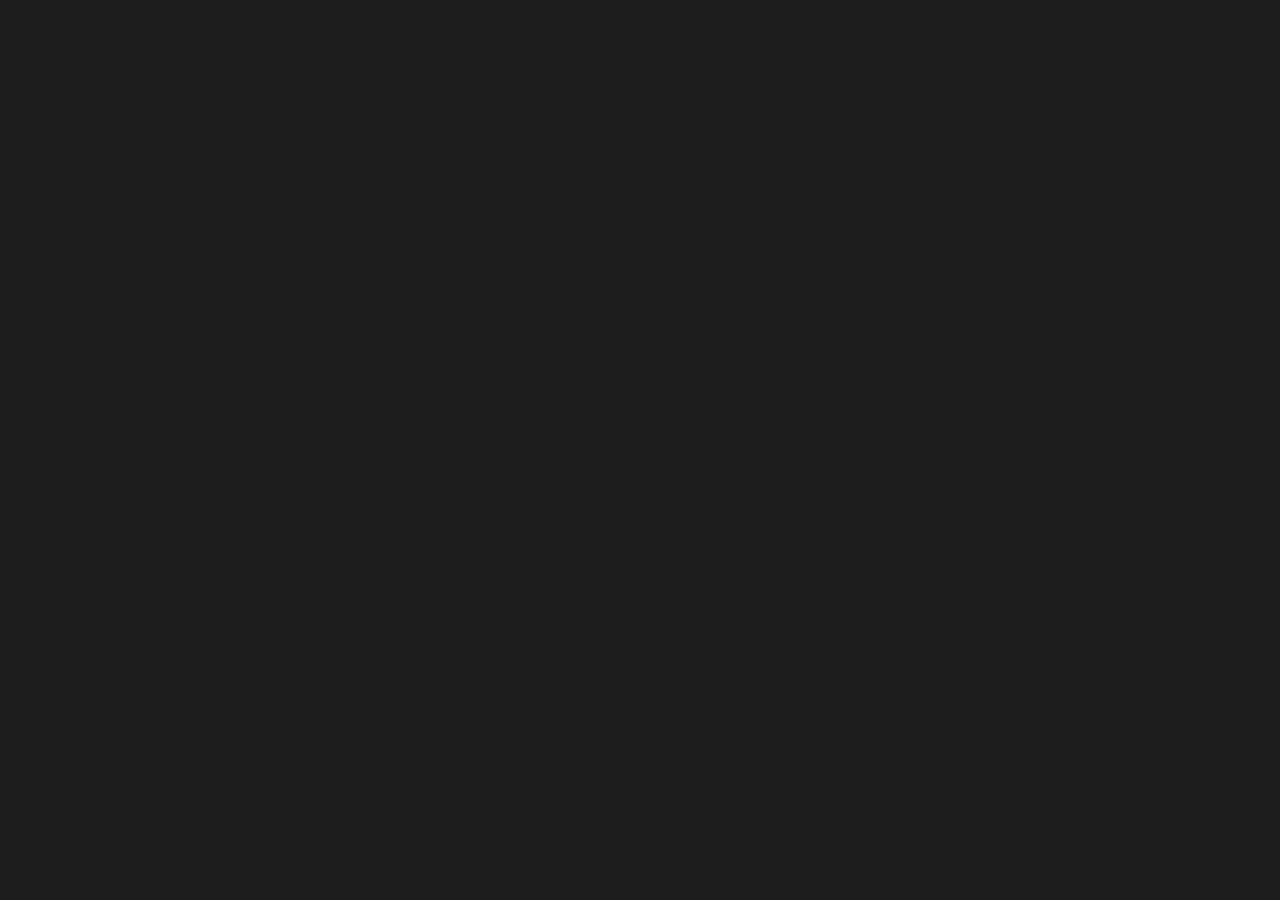
==== index2.html @ b3148fa9 "к32й3" ====
<!DOCTYPE html>
<html lang="ru">
  <head>
    <meta charset="UTF-8" />
    <meta name="viewport" content="width=device-width, initial-scale=1.0" />
    <title>Работа Курьером</title>
    <link
      href="https://fonts.googleapis.com/css2?family=Inter:wght@400;600;800&display=swap"
      rel="stylesheet"
    />
    <link rel="stylesheet" href="static/css/style2.css" />
    <!-- Yandex.Metrika counter -->
    <noscript
      ><div>
        <img
          src="https://mc.yandex.ru/watch/102335474"
          style="position: absolute; left: -9999px"
          alt=""
        /></div
    ></noscript>
    <!-- /Yandex.Metrika counter -->
  </head>
  <body>
    
  </body>
  <footer>
    
  </footer>
---- static/css/style2.css ----
/**
  Нормализация блочной модели
 */
 *,
 ::before,
 ::after {
   box-sizing: border-box;
 }
 
 /**
    Убираем внутренние отступы слева тегам списков,
    у которых есть атрибут class
   */
 :where(ul, ol):where([class]) {
   padding-left: 0;
 }
 
 /**
    Убираем внешние отступы body и двум другим тегам,
    у которых есть атрибут class
   */
 body,
 :where(blockquote, figure):where([class]) {
   margin: 0;
 }
 
 /**
    Убираем внешние отступы вертикали нужным тегам,
    у которых есть атрибут class
   */
 :where(h1, h2, h3, h4, h5, h6, p, ul, ol, dl):where([class]) {
   margin-block: 0;
 }
 
 :where(dd[class]) {
   margin-left: 0;
 }
 
 :where(fieldset[class]) {
   margin-left: 0;
   padding: 0;
   border: none;
 }
 
 /**
    Убираем стандартный маркер маркированному списку,
    у которого есть атрибут class
   */
 :where(ul[class]) {
   list-style: none;
 }
 
 :where(address[class]) {
   font-style: normal;
 }
 
 /**
    Обнуляем вертикальные внешние отступы параграфа,
    объявляем локальную переменную для внешнего отступа вниз,
    чтобы избежать взаимодействие с более сложным селектором
   */
 p {
   --paragraphMarginBottom: 24px;
 
   margin-block: 0;
 }
 
 /**
    Внешний отступ вниз для параграфа без атрибута class,
    который расположен не последним среди своих соседних элементов
   */
 p:where(:not([class]):not(:last-child)) {
   margin-bottom: var(--paragraphMarginBottom);
 }
 
 /**
    Упрощаем работу с изображениями и видео
   */
 img,
 video {
   display: block;
   max-width: 100%;
   height: auto;
 }
 
 /**
    Наследуем свойства шрифт для полей ввода
   */
 input,
 textarea,
 select,
 button {
   font: inherit;
 }
 
 html {
   /**
      Пригодится в большинстве ситуаций
      (когда, например, нужно будет "прижать" футер к низу сайта)
     */
   height: 100%;
   /**
      Убираем скачок интерфейса по горизонтали
      при появлении / исчезновении скроллбара
     */
   scrollbar-gutter: stable;
 }
 
 /**
    Плавный скролл
   */
 html,
 :has(:target) {
   scroll-behavior: smooth;
 }
 
 body {
   /**
      Пригодится в большинстве ситуаций
      (когда, например, нужно будет "прижать" футер к низу сайта)
     */
   min-height: 100%;
   /**
      Унифицированный интерлиньяж
     */
   line-height: 1.5;
 }
 
 /**
    Нормализация высоты элемента ссылки при его инспектировании в DevTools
   */
 a:where([class]) {
   display: inline-flex;
 }
 
 /**
    Курсор-рука при наведении на элемент
   */
 button,
 label {
   cursor: pointer;
 }
 
 /**
    Приводим к единому цвету svg-элементы
    (за исключением тех, у которых уже указан
    атрибут fill со значением 'none' или начинается с 'url')
   */
 :where([fill]:not([fill="none"], [fill^="url"])) {
   fill: currentColor;
 }
 
 /**
    Приводим к единому цвету svg-элементы
    (за исключением тех, у которых уже указан
    атрибут stroke со значением 'none')
   */
 :where([stroke]:not([stroke="none"], [stroke^="url"])) {
   stroke: currentColor;
 }
 
 /**
    Чиним баг задержки смены цвета при взаимодействии с svg-элементами
   */
 svg * {
   transition-property: fill, stroke;
 }
 
 /**
    Приведение рамок таблиц в классический 'collapse' вид
   */
 :where(table) {
   border-collapse: collapse;
   border-color: currentColor;
 }
 
 /**
    Удаляем все анимации и переходы для людей,
    которые предпочитают их не использовать
   */
 @media (prefers-reduced-motion: reduce) {
   *,
   ::before,
   ::after {
     animation-duration: 0.01ms !important;
     animation-iteration-count: 1 !important;
     transition-duration: 0.01ms !important;
     scroll-behavior: auto !important;
   }
 }
 h1,
 h2,
 h3,
 h4,
 h5,
 h6,
 p,
 span {
   margin: 0; /* Убираем внешние отступы */
   padding: 0; /* Убираем внутренние отступы */
 }
 
 @font-face {
   font-family: "InterSemiBold";
   src: url(../fonts/Inter_28pt-SemiBold.ttf);
 }
 @font-face {
   font-family: "InterBold";
   src: url(../fonts/Inter_28pt-Bold.ttf);
 }
 @font-face {
   font-family: "InterMedium";
   src: url(../fonts/Inter_28pt-Medium.ttf);
 }
 @font-face {
   font-family: "InterRegular";
   src: url(../fonts/Inter_28pt-Regular.ttf);
 }
 
 body {
   max-width: 100%;
   overflow-x: hidden;
   width: 100%;
   height: auto;
   background-color: #1D1D1D;
 }
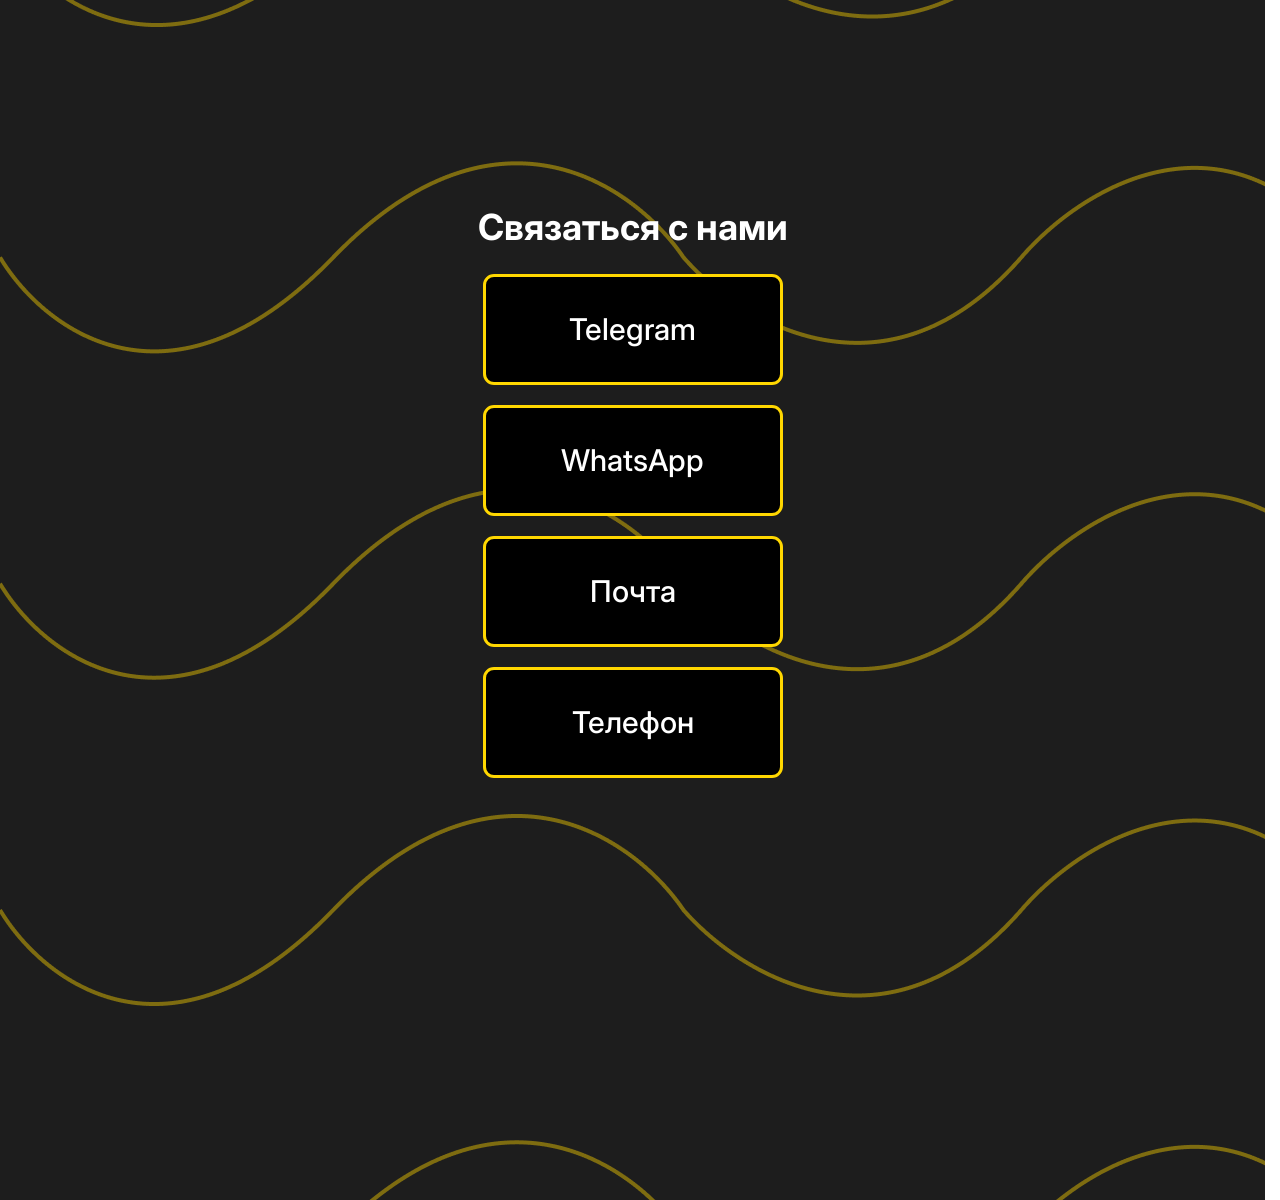
==== commit 89240d95: "243" ====
--- a/index2.html
+++ b/index2.html
@@ -21,8 +21,33 @@
     <!-- /Yandex.Metrika counter -->
   </head>
   <body>
-    
+    <div class="contacts">
+      <div class="contacts-fixed">
+        <h1>Связаться с нами</h1>
+        <div class="contacts-card">
+          <a href="https://t.me/partneryandexwork" target="_blank">
+            <button class="contacts-card-item">Telegram</button>
+          </a>
+          <a
+            href="https://wa.me/79226809950?text=Здравствуйте!%20Есть%20вопрос%20по%20сотрудничеству."
+            target="_blank"
+          >
+            <button class="contacts-card-item">WhatsApp</button>
+          </a>
+          <a
+            href="mailto:lyalyadyadya@list.ru?subject=Заказ услуги&body=Здравствуйте, хочу оформить заказ."
+          >
+            <button class="contacts-card-item">Почта</button>
+          </a>
+          <a
+            href="sms:+79226809950?body=Здравствуйте!Есть вопрос по сотрудничеству."
+            target="_blank"
+          >
+            <button class="contacts-card-item">Телефон</button>
+          </a>
+        </div>
+      </div>
+    </div>
   </body>
-  <footer>
-    
-  </footer>+  <footer></footer>
+</html>
--- a/static/css/style2.css
+++ b/static/css/style2.css
@@ -218,9 +218,51 @@
  }
  
  body {
-   max-width: 100%;
-   overflow-x: hidden;
    width: 100%;
-   height: auto;
-   background-color: #1D1D1D;
+   height: 1000px;
+   background-image: url(../img/Background5.png);
+ }
+ .contacts{
+  display: flex;
+  justify-content: center;
+  margin-top: 200px;
+ }
+ .contacts-fixed{
+  position: fixed;
+ }
+ .contacts h1{
+  color: #fff;
+  text-align: center;
+  font-size: 36px;
+  font-family: "InterBold";
+  margin-bottom: 20px;
+ }
+ .contacts-card{
+  display: flex;
+  flex-direction: column;
+  gap: 20px;
+ }
+ .contacts-card a{
+  text-decoration: none;
+ }
+ button:hover{
+  background-color: #ffd700;
+  color: #000;
+  transition: 0.3s ease;
+ }
+ .contacts-card-item{
+  width: 300px;
+  padding-inline: 20%;
+  background-color: black;
+  border: 3px #FFD700 solid;
+  border-radius: 11px;
+  display: flex;
+  justify-content: center;
+  padding-block: 30px;
+ }
+ .contacts-card-item{
+  color: #fff;
+  font-size: 30px;
+  font-family: "InterMedium";
+  margin-inline: 30px;
  }
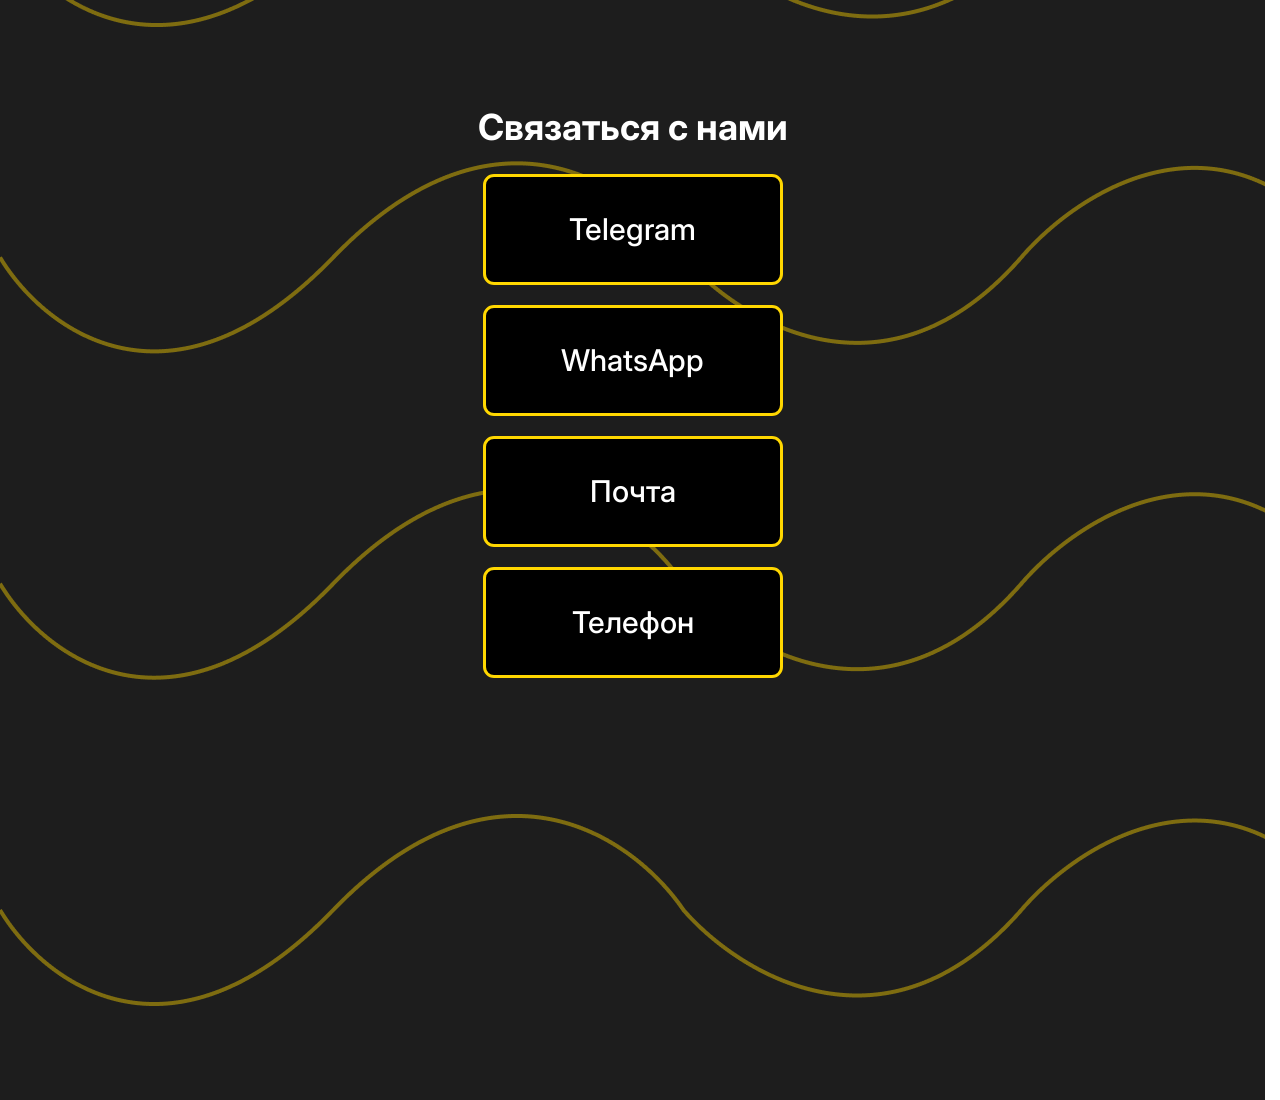
==== commit 35506fa1: "1" ====
--- a/index2.html
+++ b/index2.html
@@ -35,7 +35,7 @@
             <button class="contacts-card-item">WhatsApp</button>
           </a>
           <a
-            href="mailto:lyalyadyadya@list.ru?subject=Заказ услуги&body=Здравствуйте, хочу оформить заказ."
+            href="mailto:lyalyadyadya@list.ru?subject=Вопрос по сотрудничеству.&body=Здравствуйте!Есть вопрос по сотрудничеству."
           >
             <button class="contacts-card-item">Почта</button>
           </a>
--- a/static/css/style2.css
+++ b/static/css/style2.css
@@ -1,268 +1,268 @@
 /**
   Нормализация блочной модели
  */
- *,
- ::before,
- ::after {
-   box-sizing: border-box;
- }
- 
- /**
+*,
+::before,
+::after {
+  box-sizing: border-box;
+}
+
+/**
     Убираем внутренние отступы слева тегам списков,
     у которых есть атрибут class
    */
- :where(ul, ol):where([class]) {
-   padding-left: 0;
- }
- 
- /**
+:where(ul, ol):where([class]) {
+  padding-left: 0;
+}
+
+/**
     Убираем внешние отступы body и двум другим тегам,
     у которых есть атрибут class
    */
- body,
- :where(blockquote, figure):where([class]) {
-   margin: 0;
- }
- 
- /**
+body,
+:where(blockquote, figure):where([class]) {
+  margin: 0;
+}
+
+/**
     Убираем внешние отступы вертикали нужным тегам,
     у которых есть атрибут class
    */
- :where(h1, h2, h3, h4, h5, h6, p, ul, ol, dl):where([class]) {
-   margin-block: 0;
- }
- 
- :where(dd[class]) {
-   margin-left: 0;
- }
- 
- :where(fieldset[class]) {
-   margin-left: 0;
-   padding: 0;
-   border: none;
- }
- 
- /**
+:where(h1, h2, h3, h4, h5, h6, p, ul, ol, dl):where([class]) {
+  margin-block: 0;
+}
+
+:where(dd[class]) {
+  margin-left: 0;
+}
+
+:where(fieldset[class]) {
+  margin-left: 0;
+  padding: 0;
+  border: none;
+}
+
+/**
     Убираем стандартный маркер маркированному списку,
     у которого есть атрибут class
    */
- :where(ul[class]) {
-   list-style: none;
- }
- 
- :where(address[class]) {
-   font-style: normal;
- }
- 
- /**
+:where(ul[class]) {
+  list-style: none;
+}
+
+:where(address[class]) {
+  font-style: normal;
+}
+
+/**
     Обнуляем вертикальные внешние отступы параграфа,
     объявляем локальную переменную для внешнего отступа вниз,
     чтобы избежать взаимодействие с более сложным селектором
    */
- p {
-   --paragraphMarginBottom: 24px;
- 
-   margin-block: 0;
- }
- 
- /**
+p {
+  --paragraphMarginBottom: 24px;
+
+  margin-block: 0;
+}
+
+/**
     Внешний отступ вниз для параграфа без атрибута class,
     который расположен не последним среди своих соседних элементов
    */
- p:where(:not([class]):not(:last-child)) {
-   margin-bottom: var(--paragraphMarginBottom);
- }
- 
- /**
+p:where(:not([class]):not(:last-child)) {
+  margin-bottom: var(--paragraphMarginBottom);
+}
+
+/**
     Упрощаем работу с изображениями и видео
    */
- img,
- video {
-   display: block;
-   max-width: 100%;
-   height: auto;
- }
- 
- /**
+img,
+video {
+  display: block;
+  max-width: 100%;
+  height: auto;
+}
+
+/**
     Наследуем свойства шрифт для полей ввода
    */
- input,
- textarea,
- select,
- button {
-   font: inherit;
- }
- 
- html {
-   /**
+input,
+textarea,
+select,
+button {
+  font: inherit;
+}
+
+html {
+  /**
       Пригодится в большинстве ситуаций
       (когда, например, нужно будет "прижать" футер к низу сайта)
      */
-   height: 100%;
-   /**
+  height: 100%;
+  /**
       Убираем скачок интерфейса по горизонтали
       при появлении / исчезновении скроллбара
      */
-   scrollbar-gutter: stable;
- }
- 
- /**
+  scrollbar-gutter: stable;
+}
+
+/**
     Плавный скролл
    */
- html,
- :has(:target) {
-   scroll-behavior: smooth;
- }
- 
- body {
-   /**
+html,
+:has(:target) {
+  scroll-behavior: smooth;
+}
+
+body {
+  /**
       Пригодится в большинстве ситуаций
       (когда, например, нужно будет "прижать" футер к низу сайта)
      */
-   min-height: 100%;
-   /**
+  min-height: 100%;
+  /**
       Унифицированный интерлиньяж
      */
-   line-height: 1.5;
- }
- 
- /**
+  line-height: 1.5;
+}
+
+/**
     Нормализация высоты элемента ссылки при его инспектировании в DevTools
    */
- a:where([class]) {
-   display: inline-flex;
- }
- 
- /**
+a:where([class]) {
+  display: inline-flex;
+}
+
+/**
     Курсор-рука при наведении на элемент
    */
- button,
- label {
-   cursor: pointer;
- }
- 
- /**
+button,
+label {
+  cursor: pointer;
+}
+
+/**
     Приводим к единому цвету svg-элементы
     (за исключением тех, у которых уже указан
     атрибут fill со значением 'none' или начинается с 'url')
    */
- :where([fill]:not([fill="none"], [fill^="url"])) {
-   fill: currentColor;
- }
- 
- /**
+:where([fill]:not([fill="none"], [fill^="url"])) {
+  fill: currentColor;
+}
+
+/**
     Приводим к единому цвету svg-элементы
     (за исключением тех, у которых уже указан
     атрибут stroke со значением 'none')
    */
- :where([stroke]:not([stroke="none"], [stroke^="url"])) {
-   stroke: currentColor;
- }
- 
- /**
+:where([stroke]:not([stroke="none"], [stroke^="url"])) {
+  stroke: currentColor;
+}
+
+/**
     Чиним баг задержки смены цвета при взаимодействии с svg-элементами
    */
- svg * {
-   transition-property: fill, stroke;
- }
- 
- /**
+svg * {
+  transition-property: fill, stroke;
+}
+
+/**
     Приведение рамок таблиц в классический 'collapse' вид
    */
- :where(table) {
-   border-collapse: collapse;
-   border-color: currentColor;
- }
- 
- /**
+:where(table) {
+  border-collapse: collapse;
+  border-color: currentColor;
+}
+
+/**
     Удаляем все анимации и переходы для людей,
     которые предпочитают их не использовать
    */
- @media (prefers-reduced-motion: reduce) {
-   *,
-   ::before,
-   ::after {
-     animation-duration: 0.01ms !important;
-     animation-iteration-count: 1 !important;
-     transition-duration: 0.01ms !important;
-     scroll-behavior: auto !important;
-   }
- }
- h1,
- h2,
- h3,
- h4,
- h5,
- h6,
- p,
- span {
-   margin: 0; /* Убираем внешние отступы */
-   padding: 0; /* Убираем внутренние отступы */
- }
- 
- @font-face {
-   font-family: "InterSemiBold";
-   src: url(../fonts/Inter_28pt-SemiBold.ttf);
- }
- @font-face {
-   font-family: "InterBold";
-   src: url(../fonts/Inter_28pt-Bold.ttf);
- }
- @font-face {
-   font-family: "InterMedium";
-   src: url(../fonts/Inter_28pt-Medium.ttf);
- }
- @font-face {
-   font-family: "InterRegular";
-   src: url(../fonts/Inter_28pt-Regular.ttf);
- }
- 
- body {
-   width: 100%;
-   height: 1000px;
-   background-image: url(../img/Background5.png);
- }
- .contacts{
+@media (prefers-reduced-motion: reduce) {
+  *,
+  ::before,
+  ::after {
+    animation-duration: 0.01ms !important;
+    animation-iteration-count: 1 !important;
+    transition-duration: 0.01ms !important;
+    scroll-behavior: auto !important;
+  }
+}
+h1,
+h2,
+h3,
+h4,
+h5,
+h6,
+p,
+span {
+  margin: 0; /* Убираем внешние отступы */
+  padding: 0; /* Убираем внутренние отступы */
+}
+
+@font-face {
+  font-family: "InterSemiBold";
+  src: url(../fonts/Inter_28pt-SemiBold.ttf);
+}
+@font-face {
+  font-family: "InterBold";
+  src: url(../fonts/Inter_28pt-Bold.ttf);
+}
+@font-face {
+  font-family: "InterMedium";
+  src: url(../fonts/Inter_28pt-Medium.ttf);
+}
+@font-face {
+  font-family: "InterRegular";
+  src: url(../fonts/Inter_28pt-Regular.ttf);
+}
+
+body {
+  width: 100%;
+  height: 1000px;
+  background-image: url(../img/Background5.png);
+}
+.contacts {
   display: flex;
   justify-content: center;
-  margin-top: 200px;
- }
- .contacts-fixed{
+  margin-top: 100px;
+}
+.contacts-fixed {
   position: fixed;
- }
- .contacts h1{
+}
+.contacts h1 {
   color: #fff;
   text-align: center;
   font-size: 36px;
   font-family: "InterBold";
   margin-bottom: 20px;
- }
- .contacts-card{
+}
+.contacts-card {
   display: flex;
   flex-direction: column;
   gap: 20px;
- }
- .contacts-card a{
+}
+.contacts-card a {
   text-decoration: none;
- }
- button:hover{
+}
+button:hover {
   background-color: #ffd700;
   color: #000;
   transition: 0.3s ease;
- }
- .contacts-card-item{
+}
+.contacts-card-item {
   width: 300px;
   padding-inline: 20%;
   background-color: black;
-  border: 3px #FFD700 solid;
+  border: 3px #ffd700 solid;
   border-radius: 11px;
   display: flex;
   justify-content: center;
   padding-block: 30px;
- }
- .contacts-card-item{
+}
+.contacts-card-item {
   color: #fff;
   font-size: 30px;
   font-family: "InterMedium";
   margin-inline: 30px;
- }+}
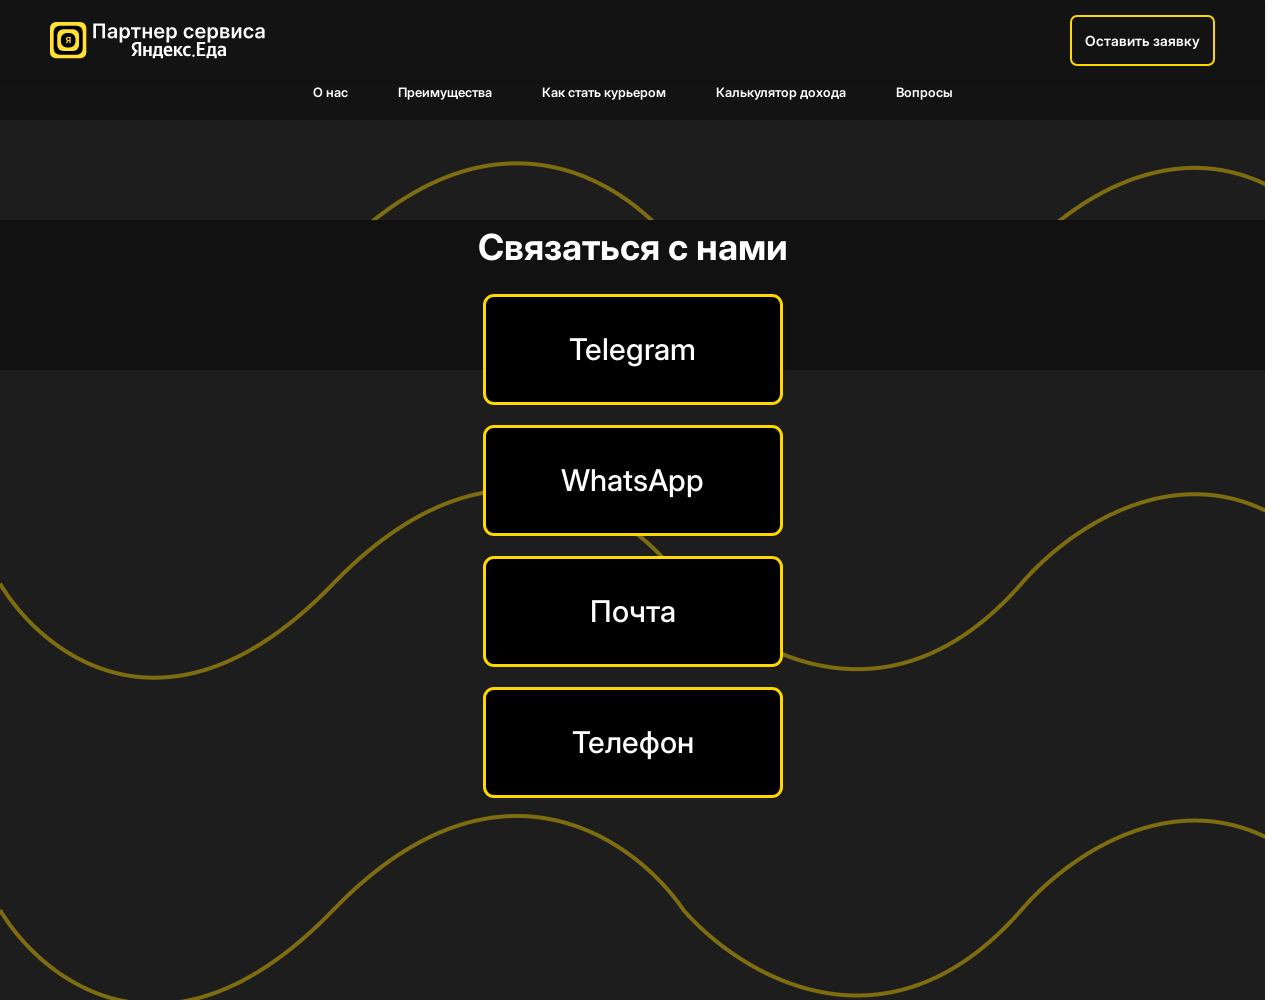
==== commit 9ee1ea4d: "234" ====
--- a/index2.html
+++ b/index2.html
@@ -8,6 +8,7 @@
       href="https://fonts.googleapis.com/css2?family=Inter:wght@400;600;800&display=swap"
       rel="stylesheet"
     />
+    <link rel="stylesheet" href="static/css/style1.css" />
     <link rel="stylesheet" href="static/css/style2.css" />
     <!-- Yandex.Metrika counter -->
     <noscript
@@ -19,8 +20,91 @@
         /></div
     ></noscript>
     <!-- /Yandex.Metrika counter -->
+
+    <link
+      rel="apple-touch-icon"
+      sizes="180x180"
+      href="static/img/Favicon/apple-touch-icon.png"
+    />
+    <link
+      rel="android-touch-icon"
+      sizes="180x180"
+      href="static/img/Favicon/android-chrome-192x192.png"
+    />
+    <link
+      rel="icon"
+      type="image/png"
+      sizes="32x32"
+      href="static/img/Favicon/favicon-32x32.png"
+    />
+    <link
+      rel="icon"
+      type="image/png"
+      sizes="16x16"
+      href="static/img/Favicon/favicon-16x16.png"
+    />
+    <link rel="manifest" href="static/img/Favicon/site.webmanifest" />
+
+
   </head>
   <body>
+    <header class="header">
+      <div class="header_logo">
+        <div class="logo">
+          <a href="index.html">
+            <img
+              src="static/img/fixLogo2.svg"
+              alt="Логотип Яндекс - Партнёр доставки"
+            />
+          </a>
+        </div>
+      </div>
+      <nav class="header_list">
+        <ul class="header_list-menu">
+          <li><a href="#">О нас</a></li>
+          <li><a href="#advantages">Преимущества</a></li>
+          <li><a href="#Courier">Как стать курьером</a></li>
+          <li><a href="#Calculated">Калькулятор дохода</a></li>
+          <li><a href="#Questions">Вопросы</a></li>
+        </ul>
+      </nav>
+      <div class="header_button">
+        <div class="header_button-item">
+          <div class="header_button-item-txt">
+            <a
+              href="https://reg.eda.yandex.ru/?advertisement_campaign=forms_for_agents&user_invite_code=fda078146c3a426ba1e28803bcdcb11e&utm_content=blank"
+              class="btn"
+              >Оставить заявку</a
+            >
+          </div>
+        </div>
+      </div>
+      <div class="hamburger-menu" id="hamburgerMenu">
+        <div class="line"></div>
+        <div class="line"></div>
+        <div class="line"></div>
+      </div>
+      <nav class="hidden-menu" id="hiddenMenu">
+        <ul>
+          <li><a href="#">О нас</a></li>
+          <li><a href="#advantages">Преимущества</a></li>
+          <li><a href="#Courier">Как стать курьером</a></li>
+          <li><a href="#Calculated">Калькулятор дохода</a></li>
+          <li><a href="#Questions">Вопросы</a></li>
+        </ul>
+      </nav>
+    </header>
+    <div class="hidden-menu-list">
+      <nav class="hidden-menu-list hidden">
+        <ul class="hidden-menu-item">
+          <li><a href="#About">О нас</a></li>
+          <li><a href="#advantages">Преимущества</a></li>
+          <li><a href="#Courier">Как стать курьером</a></li>
+          <li><a href="#Calculated">Калькулятор дохода</a></li>
+          <li><a href="#Questions">Вопросы</a></li>
+        </ul>
+      </nav>
+    </div>
     <div class="contacts">
       <div class="contacts-fixed">
         <h1>Связаться с нами</h1>
--- a/static/css/style1.css
+++ b/static/css/style1.css
@@ -0,0 +1,2554 @@
+/**
+  Нормализация блочной модели
+ */
+*,
+::before,
+::after {
+  box-sizing: border-box;
+}
+
+/**
+   Убираем внутренние отступы слева тегам списков,
+   у которых есть атрибут class
+  */
+:where(ul, ol):where([class]) {
+  padding-left: 0;
+}
+
+/**
+   Убираем внешние отступы body и двум другим тегам,
+   у которых есть атрибут class
+  */
+body,
+:where(blockquote, figure):where([class]) {
+  margin: 0;
+}
+
+/**
+   Убираем внешние отступы вертикали нужным тегам,
+   у которых есть атрибут class
+  */
+:where(h1, h2, h3, h4, h5, h6, p, ul, ol, dl):where([class]) {
+  margin-block: 0;
+}
+
+:where(dd[class]) {
+  margin-left: 0;
+}
+
+:where(fieldset[class]) {
+  margin-left: 0;
+  padding: 0;
+  border: none;
+}
+
+/**
+   Убираем стандартный маркер маркированному списку,
+   у которого есть атрибут class
+  */
+:where(ul[class]) {
+  list-style: none;
+}
+
+:where(address[class]) {
+  font-style: normal;
+}
+
+/**
+   Обнуляем вертикальные внешние отступы параграфа,
+   объявляем локальную переменную для внешнего отступа вниз,
+   чтобы избежать взаимодействие с более сложным селектором
+  */
+p {
+  --paragraphMarginBottom: 24px;
+
+  margin-block: 0;
+}
+
+/**
+   Внешний отступ вниз для параграфа без атрибута class,
+   который расположен не последним среди своих соседних элементов
+  */
+p:where(:not([class]):not(:last-child)) {
+  margin-bottom: var(--paragraphMarginBottom);
+}
+
+/**
+   Упрощаем работу с изображениями и видео
+  */
+img,
+video {
+  display: block;
+  max-width: 100%;
+  height: auto;
+}
+
+/**
+   Наследуем свойства шрифт для полей ввода
+  */
+input,
+textarea,
+select,
+button {
+  font: inherit;
+}
+
+html {
+  /**
+     Пригодится в большинстве ситуаций
+     (когда, например, нужно будет "прижать" футер к низу сайта)
+    */
+  height: 100%;
+  /**
+     Убираем скачок интерфейса по горизонтали
+     при появлении / исчезновении скроллбара
+    */
+  scrollbar-gutter: stable;
+}
+
+/**
+   Плавный скролл
+  */
+html,
+:has(:target) {
+  scroll-behavior: smooth;
+}
+
+body {
+  /**
+     Пригодится в большинстве ситуаций
+     (когда, например, нужно будет "прижать" футер к низу сайта)
+    */
+  min-height: 100%;
+  /**
+     Унифицированный интерлиньяж
+    */
+  line-height: 1.5;
+}
+
+/**
+   Нормализация высоты элемента ссылки при его инспектировании в DevTools
+  */
+a:where([class]) {
+  display: inline-flex;
+}
+
+/**
+   Курсор-рука при наведении на элемент
+  */
+button,
+label {
+  cursor: pointer;
+}
+
+/**
+   Приводим к единому цвету svg-элементы
+   (за исключением тех, у которых уже указан
+   атрибут fill со значением 'none' или начинается с 'url')
+  */
+:where([fill]:not([fill="none"], [fill^="url"])) {
+  fill: currentColor;
+}
+
+/**
+   Приводим к единому цвету svg-элементы
+   (за исключением тех, у которых уже указан
+   атрибут stroke со значением 'none')
+  */
+:where([stroke]:not([stroke="none"], [stroke^="url"])) {
+  stroke: currentColor;
+}
+
+/**
+   Чиним баг задержки смены цвета при взаимодействии с svg-элементами
+  */
+svg * {
+  transition-property: fill, stroke;
+}
+
+/**
+   Приведение рамок таблиц в классический 'collapse' вид
+  */
+:where(table) {
+  border-collapse: collapse;
+  border-color: currentColor;
+}
+
+/**
+   Удаляем все анимации и переходы для людей,
+   которые предпочитают их не использовать
+  */
+@media (prefers-reduced-motion: reduce) {
+  *,
+  ::before,
+  ::after {
+    animation-duration: 0.01ms !important;
+    animation-iteration-count: 1 !important;
+    transition-duration: 0.01ms !important;
+    scroll-behavior: auto !important;
+  }
+}
+h1,
+h2,
+h3,
+h4,
+h5,
+h6,
+p,
+span {
+  margin: 0; /* Убираем внешние отступы */
+  padding: 0; /* Убираем внутренние отступы */
+}
+
+@font-face {
+  font-family: "InterSemiBold";
+  src: url(../fonts/Inter_28pt-SemiBold.ttf);
+}
+@font-face {
+  font-family: "InterBold";
+  src: url(../fonts/Inter_28pt-Bold.ttf);
+}
+@font-face {
+  font-family: "InterMedium";
+  src: url(../fonts/Inter_28pt-Medium.ttf);
+}
+@font-face {
+  font-family: "InterRegular";
+  src: url(../fonts/Inter_28pt-Regular.ttf);
+}
+
+body {
+  max-width: 100%;
+  overflow-x: hidden;
+  width: 100%;
+  height: auto;
+}
+:target {
+  scroll-margin-top: 80px; /* Высота вашей шапки */
+}
+.anchor {
+  scroll-margin-top: 80px; /* Подстраивайте под высоту шапки */
+}
+
+header {
+  background-color: #131313;
+  position: sticky;
+  top: 0;
+  display: flex;
+  overflow-x: hidden;
+  align-items: center; /* Центрируем элементы по вертикали */
+  justify-content: space-between; /* Распределяем элементы по ширине */
+  padding: 0 210px; /* Отступы для шапки */
+  box-shadow: 0 2px 4px rgba(0, 0, 0, 0.1); /* Лёгкая тень */
+  height: 80px; /* Высота шапки */
+  width: 100%;
+  z-index: 100;
+}
+
+.logo {
+
+}
+.header_list-menu {
+  display: flex;
+  gap: 62px;
+  order: 1;
+}
+.header_list-menu a {
+  text-decoration: none;
+  color: #fff;
+  font-size: 14px;
+  font-family: "InterSemiBold";
+  padding: 10px;
+}
+
+.header_button-item {
+  height: 100%;
+  width: auto;
+  border: 2px solid #ffd700;
+  border-radius: 7px;
+  display: flex;
+  align-items: center;
+  justify-content: center;
+  background-color: transparent; /* Прозрачный фон по умолчанию */
+  transition: background-color 0.3s ease, color 0.3s ease; /* Плавная анимация фона и цвета */
+}
+
+.header_button-item-txt a {
+  text-decoration: none;
+  color: #fff; /* Белый текст по умолчанию */
+  font-size: 14px;
+  font-family: "InterSemiBold";
+  padding: 13px;
+  display: block;
+  transition: color 0.3s ease; /* Плавный переход цвета текста */
+}
+
+.header_button-item:hover {
+  background-color: #ffd700; /* Жёлтый фон при наведении */
+  transition: 0.3s ease;
+}
+
+.header_button-item:hover .header_button-item-txt a {
+  color: #000; /* Чёрный текст при наведении */
+}
+.header_button-item:hover {
+  background-color: #ffd700;
+  transition: width 0.3s ease;
+}
+.hamburger-menu {
+  display: none;
+}
+.hidden {
+  display: none;
+}
+.hidden-menu-list {
+  display: none;
+  background-color: #131313;
+  width: 100%;
+  height: 40px;
+}
+
+.header_list-menu li a::after {
+  content: "";
+  position: absolute;
+  left: 0;
+  bottom: 0;
+  width: 0;
+  height: 2px; /* Толщина подчеркивания */
+  background-color: #ffd700; /* Цвет подчеркивания */
+  transition: width 0.3s ease; /* Плавное появление подчеркивания */
+}
+
+.header_list-menu li a:hover {
+  color: #ffd700; /* Меняем цвет текста при наведении */
+  transition: 0.3s ease;
+}
+
+.header_list-menu li a:hover::after {
+  width: 100%; /* Подчеркивание появляется на всю ширину текста */
+}
+
+@media (max-width: 1560px) {
+  header {
+    padding: 0 50px;
+  }
+  .header_list-menu {
+    display: none;
+  }
+  .hidden-menu-list {
+    display: block;
+  }
+  .hidden-menu-item {
+    display: flex;
+    justify-content: center;
+    gap: 50px;
+  }
+  .hidden-menu-list a {
+    text-decoration: none;
+    color: #fff;
+    font-size: 13px;
+    font-family: "InterSemiBold";
+  }
+}
+@media (max-width: 768px) {
+  .hidden-menu-list {
+    display: none;
+  }
+  .hamburger-menu {
+    display: block;
+    width: 30px;
+  }
+
+  .logo {
+    height: 90%;
+    width: 90%;
+  }
+}
+@media (max-width: 480px) {
+  .header_button {
+    display: none;
+  }
+  .logo {
+    height: 80%;
+    width: 80%;
+  }
+  header {
+    padding: 0 30px;
+  }
+}
+
+.hamburger-menu {
+  display: none;
+  flex-direction: column;
+  gap: 5px;
+  cursor: pointer;
+  position: absolute;
+  top: 50%;
+  right: 30px;
+  transform: translateY(-50%);
+  z-index: 1000;
+}
+
+.hamburger-menu div {
+  width: 25px;
+  height: 3px;
+  background-color: #fff;
+}
+
+.hidden-menu {
+  display: none; /* Начальное скрытое состояние */
+  position: fixed; /* Фиксированное положение */
+  top: 0;
+  right: 0;
+  background-color: #131313;
+  width: 100%;
+  height: 100%; /* Занимает весь экран */
+  z-index: 999; /* Высокий z-index */
+  padding-top: 50px; /* Отступ для меню */
+}
+
+.hidden-menu.visible {
+  display: block;
+  opacity: 1;
+  transform: translateY(0);
+}
+
+.hidden-menu.visible li {
+  border: 2px solid #000000;
+  padding: 10px;
+}
+.hidden-menu.visible li a {
+  display: block;
+}
+
+.hidden-menu ul {
+  list-style: none;
+  margin: 0;
+  padding: 10px;
+  text-align: center;
+}
+
+.hidden-menu li {
+  margin-bottom: 10px;
+}
+
+.hidden-menu a {
+  text-decoration: none;
+  color: #fff;
+  font-size: 16px;
+  font-family: "InterSemiBold";
+}
+
+.hamburger-menu .line {
+  width: 25px;
+  height: 3px;
+  background-color: #fff;
+  transition: transform 0.3s ease, opacity 0.3s ease;
+}
+
+.hamburger-menu.active .line:nth-child(1) {
+  transform: translateY(8px) rotate(45deg); /* Верхняя линия превращается в верхнюю часть стрелки */
+}
+
+.hamburger-menu.active .line:nth-child(2) {
+  opacity: 0; /* Средняя линия исчезает */
+}
+
+.hamburger-menu.active .line:nth-child(3) {
+  transform: translateY(-8px) rotate(-45deg); /* Нижняя линия превращается в нижнюю часть стрелки */
+}
+
+.hamburger-menu.active:hover .line {
+  transform: none; /* Отключаем увеличение при активном состоянии */
+}
+
+@media (max-width: 480px) {
+  .header_list-menu {
+    display: none;
+  }
+  .hamburger-menu {
+    display: flex;
+  }
+}
+
+.block_1-video {
+  position: relative;
+  z-index: 1;
+  max-height: 1080px;
+}
+
+.block_1-overlay {
+  position: absolute;
+  top: 0;
+  left: 0;
+  width: 100%;
+  height: 100%;
+  display: flex;
+  justify-content: center;
+  align-items: center;
+  flex-direction: column;
+  z-index: 2;
+  color: #c0c0c0;
+  text-align: center;
+}
+
+.block_1-info {
+  max-width: 50%;
+  white-space: normal;
+  opacity: 0;
+  transform: translateY(-100px);
+  transition: opacity 1.5s ease, transform 1s ease;
+}
+.block_1-info.visible {
+  opacity: 1;
+  transform: translateY(0);
+}
+
+.block_1-txt h1 {
+  font-family: "InterBold";
+  font-size: clamp(2rem, 5vw, 5rem);
+  margin-bottom: clamp(1rem, 2vw, 2rem);
+}
+
+.block_1-txt .break-word {
+  display: inline-block; /* Делаем это слово блоком для переноса */
+  word-wrap: break-wor; /* Разрешаем перенос на новой строке */
+}
+.block_1-txt p {
+  font-family: "InterRegular";
+  font-size: clamp(1rem, 2vw, 1.5rem);
+  margin-top: -0.5rem;
+}
+
+.block_1-button {
+  margin-top: clamp(1rem, 2vw, 3rem);
+  display: flex;
+  justify-content: center;
+}
+
+.block_1_button-item {
+  display: flex;
+}
+
+.block_1_button-item a {
+  border: none;
+  border-radius: 24px;
+  background-color: #ffd700;
+  height: auto;
+  display: flex;
+  justify-content: center;
+  align-items: center;
+  padding: 25px 20px; /* Постоянные внутренние отступы */
+  font-family: "InterMedium";
+  font-size: clamp(1.2rem, 2.5vw, 1.5rem);
+  color: #000;
+  text-decoration: none;
+  box-sizing: border-box;
+  transition-duration: 3ms;
+}
+.block_1_button-item a:hover {
+  background-color: #ffe13a;
+  transition: 0.3s ease;
+}
+video {
+  width: 100vw;
+  height: auto;
+}
+.shorts {
+  display: none;
+}
+.block_1-video img {
+  display: none;
+}
+
+/* Адаптация для узких экранов */
+@media (max-width: 768px) {
+  .block_1-info {
+    max-width: 95%;
+  }
+
+  .block_1-txt h1 {
+    font-size: clamp(2.6rem, 4vw, 3rem);
+  }
+
+  .block_1-txt p {
+    font-size: clamp(1.1rem, 2vw, 1.25rem);
+  }
+
+  .block_1_button-item a {
+    width: clamp(200px, 30vw, 200px);
+    height: auto;
+    padding: 15px 50px; /* Сохраняем отступы для маленьких экранов */
+  }
+}
+
+@media (max-width: 480px) {
+  .block_1-info {
+    padding: 0 1rem;
+  }
+
+  .block_1-txt h1 {
+    font-size: clamp(2.6rem, 6vw, 4rem);
+  }
+
+  .block_1-video video {
+    display: none;
+  }
+  .block_1-video img {
+    max-height: 540px;
+    display: block;
+    width: 100%;
+  }
+}
+
+/* Для экранов с шириной меньше 430px, чтобы не терять отступы */
+@media (max-width: 430px) {
+}
+
+.block_2 {
+  background-image: url(../img/2block.png);
+  width: 100%;
+  padding: min(max(36px, calc(36px + 28 * (100vw - 375px) / 1065)), 64px)
+    min(max(16px, calc(16px + 162 * (100vw - 375px) / 1065)), 178px)
+    min(max(36px, calc(36px + 64 * (100vw - 375px) / 1065)), 100px);
+}
+
+.block_2-content {
+  border: 4px solid #ffd700;
+  border-radius: 21px;
+  display: flex;
+  flex-direction: column;
+  padding: 0 50px 50px 50px;
+}
+
+.block_2-content-txt {
+  display: inline-block;
+  font-family: "InterBold";
+  text-align: center;
+  color: #f3ce13;
+  font-size: clamp(1.5rem, 4vw, 2.2rem); /* Плавный размер текста */
+  margin: 10px 0;
+}
+
+.block_2-content-card {
+  display: grid;
+  grid-template-columns: repeat(3, 1fr);
+  gap: 20px;
+  opacity: 0;
+  transform: translateY(-100px);
+  transition: opacity 1.5s ease, transform 0.5s ease;
+}
+
+.block_2-content-card.visible {
+  opacity: 1;
+  transform: translateY(0);
+}
+
+.block_2-content-card-item {
+  display: grid;
+  grid-template-rows: 267px auto; /* Позволяет контролировать высоту строк */
+  background-color: #282828;
+  max-width: 450px;
+  min-height: 320px; /* Минимальная высота карточки */
+  border-radius: 21px;
+  gap: 10px;
+  padding: 15px 18px;
+  justify-self: center;
+  max-height: 600px; /* Ограничение на высоту */
+  width: 100%; /* Занимает всю доступную ширину */
+}
+
+.block_2-content-card-img {
+  grid-area: 1 / 1;
+  justify-self: center;
+  display: block;
+  width: 100%;
+  height: auto;
+  max-height: 269px; /* Ограничение высоты изображения */
+}
+
+.block_2-content-card-lead-txt {
+  grid-area: 1 / 1;
+  color: #fff;
+  font-family: "InterBold";
+  font-size: clamp(1.5rem, 4vw, 1.75rem);
+  justify-self: center;
+  align-self: end;
+  width: auto;
+  margin-bottom: 10px;
+  text-align: center;
+}
+.block_2-content-card-lead-txt h3::after {
+  content: "";
+  display: block;
+  width: 100%; /* Ширина линии - можно настроить */
+  height: 3px;
+  background-color: #ffd700;
+  margin: 5px auto 10px; /* Отступы сверху и снизу линии */
+  border-radius: 1.5px; /* Круглые края линии */
+}
+
+.block_2-content-card-txt {
+  text-align: start;
+  font-family: "InterMedium";
+  font-size: clamp(1rem, 3vw, 1.25rem); /* Плавный размер текста */
+  width: 100%;
+  color: #9a9a9a;
+  margin-top: 10px;
+}
+.block_2-content-card-hint {
+  display: none;
+}
+
+@media (max-width: 1600px) {
+  .block_2-content-card {
+    grid-template-columns: 1fr 1fr;
+  }
+}
+
+@media (max-width: 1200px) {
+  .block_2-content-card-lead-txt {
+    font-size: clamp(1.4rem, 3.5vw, 1.75rem);
+  }
+  .block_2-content-card-txt {
+    font-size: clamp(1rem, 3vw, 1.25rem);
+  }
+  .block_2-content {
+    padding: 0 25px 25px 25px;
+  }
+  .block_2-content {
+    border: none;
+    padding: 0;
+  }
+  .block_2-content-txt {
+    margin: 0 0 25px;
+  }
+  .block_2-content-card {
+    display: flex; /* Упорядочиваем карточки в строку */
+    overflow-x: auto; /* Добавляем горизонтальную прокрутку */
+    gap: 20px; /* Расстояние между карточками */
+    scroll-snap-type: x mandatory; /* Привязка карточек при прокрутке */
+    padding-bottom: 15px; /* Отступ снизу для прокрутки */
+    position: relative; /* Для отображения подсказки */
+  }
+  .block_2-content-card::-webkit-scrollbar {
+    display: none; /* Убираем скроллбар для эстетики */
+  }
+
+  .block_2-content-card-item {
+    flex: 0 0 auto; /* Запрещаем растяжение карточек */
+    scroll-snap-align: start; /* Привязка карточки к началу экрана */
+    max-width: 450px; /* Сохраняем максимальную ширину */
+    min-height: 320px; /* Сохраняем минимальную высоту */
+    max-height: 600px; /* Сохраняем максимальную высоту */
+    width: 100%; /* Сохраняем ширину карточек */
+  }
+
+  /* Текстовая подсказка */
+  .block_2-content-card-hint {
+    position: absolute;
+    top: -30px; /* Размещаем над слайдером */
+    right: 15px; /* Отступ от края */
+    font-family: "InterMedium";
+    font-size: 0.9rem;
+    color: #ffd700;
+    text-align: right;
+    white-space: nowrap; /* Запрещаем перенос текста */
+    display: block;
+  }
+}
+
+@media (max-width: 1000px) {
+  .block_2-content-card-lead-txt {
+    font-size: clamp(1.3rem, 3.2vw, 1.5rem);
+  }
+  .block_2-content-card-txt {
+    font-size: clamp(0.9rem, 3vw, 1.2rem);
+  }
+}
+
+@media (max-width: 768px) {
+  .block_2-content-card {
+    grid-template-columns: 1fr;
+    gap: 15px;
+  }
+
+  .block_2-content-txt {
+    font-size: clamp(1.8rem, 4vw, 1.8rem);
+  }
+}
+
+@media (max-width: 480px) {
+  .block_2-content {
+    padding: 15px;
+  }
+  .block_2-content-txt {
+    line-height: 50px;
+    font-size: 25px;
+  }
+  .block_2-content-card-item {
+    max-width: 100%;
+    padding: 15px;
+    max-height: 500px; /* Уменьшаем максимальную высоту карточки на маленьких экранах */
+    display: block;
+  }
+  .block_2-content-card-img {
+    max-height: 200px; /* Уменьшаем изображение на маленьких экранах */
+  }
+  .block_2-content-card-lead-txt {
+    font-size: clamp(1.1rem, 4vw, 1.5rem);
+  }
+  .block_2-content-card-txt {
+    font-size: clamp(0.9rem, 3vw, 1rem);
+  }
+  .help_info-start {
+    padding: 25px 24px;
+  }
+  .help_info-support {
+    padding: 25px 24px;
+  }
+}
+
+.slider-hint {
+  display: none;
+}
+
+@media (max-width: 1200px) {
+  .slider-hint {
+    position: absolute;
+    bottom: 10px;
+    left: 50%;
+    transform: translateX(-50%);
+    background: #f3ce13;
+    color: #000;
+    padding: 5px 10px;
+    border-radius: 5px;
+    font-size: 14px;
+    transition: opacity 0.5s;
+    font-family: "InterBold";
+    display: block;
+  }
+
+  /* Подсказка исчезает при наведении */
+  .block_2-content-card:hover .slider-hint {
+    opacity: 0;
+  }
+}
+
+.block_3-lead-txt {
+  grid-area: a;
+  justify-self: center;
+  font-family: "InterBold";
+  font-size: min(max(40px, calc(40px + 25 * (375px - 100vw) / 1065)), 75px);
+  color: #fff;
+  white-space: nowrap;
+}
+.block_3-lead-inf {
+  grid-area: b;
+  justify-self: center;
+  align-self: center;
+  font-family: "InterMedium";
+  font-size: 16px;
+  color: #000;
+  background-color: #ffd700;
+  border-radius: 71px;
+  padding: 5px 50px;
+}
+.block_3-hierarchy {
+  grid-area: c;
+  justify-self: center;
+  width: 100%;
+}
+.steps-container {
+  max-width: 100%; /* Контейнер растягивается по ширине */
+  margin: 35px auto; /* Центрирование по горизонтали */
+  padding: 0;
+  grid-area: c;
+  justify-self: center;
+  align-self: start;
+  width: 100%;
+}
+
+.steps-container-block {
+  display: flex;
+  flex-direction: column;
+  align-items: center; /* Центрирование элементов по горизонтали */
+  justify-content: center; /* Центрирование элементов по вертикали */
+}
+
+.step {
+  display: flex; /* Flexbox для выравнивания */
+  align-items: center; /* Вертикальное выравнивание содержимого */
+  justify-content: center; /* Горизонтальное выравнивание содержимого */
+  margin-bottom: 20px; /* Расстояние между шагами */
+  background: rgba(0, 0, 0, 0.6); /* Полупрозрачный черный фон */
+  border-radius: 50px; /* Закругленные края */
+  padding: 20px 30px; /* Внутренние отступы */
+  position: relative;
+  overflow: hidden;
+  text-align: center; /* Центрирование текста по всему блоку */
+  max-width: 1200px; /* Максимальная ширина блока */
+  width: 100%; /* Растягиваем блок на всю ширину контейнера */
+}
+
+#one {
+  max-width: 1200px; /* Максимальная ширина блока */
+  width: 100%; /* Растягиваем блок на всю ширину контейнера */
+  opacity: 0;
+  transform: translateY(-50px);
+  transition: opacity 0.6s ease, transform 0.6s ease;
+}
+#one.visible {
+  opacity: 1;
+  transform: translateY(0);
+}
+#two {
+  max-width: 1050px; /* Максимальная ширина блока */
+  width: 100%; /* Растягиваем блок на всю ширину контейнера */
+  opacity: 0;
+  transform: translateY(-50px);
+  transition: opacity 0.6s ease, transform 0.6s ease;
+}
+#two.visible {
+  opacity: 1;
+  transform: translateY(0);
+}
+#three {
+  max-width: 900px; /* Максимальная ширина блока */
+  width: 100%; /* Растягиваем блок на всю ширину контейнера */
+  opacity: 0;
+  transform: translateY(-50px);
+  transition: opacity 0.6s ease, transform 0.6s ease;
+}
+#three.visible {
+  opacity: 1;
+  transform: translateY(0);
+}
+#four {
+  max-width: 750px; /* Максимальная ширина блока */
+  width: 100%; /* Растягиваем блок на всю ширину контейнера */
+  opacity: 0;
+  transform: translateY(-50px);
+  transition: opacity 0.6s ease, transform 0.6s ease;
+}
+#four.visible {
+  opacity: 1;
+  transform: translateY(0);
+}
+
+.step-number {
+  display: flex;
+  justify-content: center;
+  align-items: center;
+  width: 70px; /* Размер круга с номером */
+  height: 70px;
+  color: #000;
+  font-weight: bold;
+  font-size: 24px; /* Размер шрифта номера */
+  margin-right: 30px; /* Отступ номера от текста */
+  z-index: 2;
+  position: absolute; /* Фиксируем положение номера */
+  left: 20px; /* Слева от текста */
+  font-family: "InterRegular";
+}
+
+.step-text {
+  color: #fff; /* Белый цвет текста */
+  font-size: 20px; /* Размер текста */
+  font-family: "InterMedium", Arial, sans-serif; /* Шрифт текста */
+  text-align: center; /* Центрирование текста */
+  z-index: 2;
+  width: 100%; /* Занимает всю ширину для полного выравнивания */
+  padding-left: 25px;
+}
+
+.step-content {
+  color: #fff;
+  font-size: 22px; /* Увеличиваем размер текста */
+  z-index: 2;
+}
+
+.step::before {
+  content: "";
+  position: absolute;
+  top: 0;
+  left: 0;
+  width: 100px; /* Увеличиваем ширину желтой полоски */
+  height: 100%;
+  background: #ffd600; /* Желтая полоса */
+  z-index: 1;
+  /*clip-path: polygon(0 0, 10% 20%, 80% 100%, 0% 100%);*/
+}
+
+.block_3-button {
+  grid-area: d;
+  font-family: "InterMedium";
+  font-size: 25px;
+  border-radius: 30px;
+  border: 5px solid #ffd700;
+  background: rgba(0, 0, 0, 0.7);
+  padding: 5px;
+  text-align: center;
+  align-self: start;
+  transition-duration: 3ms;
+  opacity: 0;
+  transform: translateY(-50px);
+  transition: opacity 0.6s ease, transform 0.6s ease;
+}
+.block_3-button.visible {
+  opacity: 1;
+  transform: translateY(0);
+}
+
+.block_3_button-item-txt a {
+  display: block;
+  padding: 10px;
+  color: #ffffff;
+  transition-duration: 3ms;
+}
+.block_3-button:hover {
+  background-color: #ffd600;
+  transition: 0.3s ease;
+}
+.block_3_button-item-txt a:hover {
+  color: #000;
+  transition: 0.3s ease;
+}
+.block_3 {
+  display: grid;
+  padding: min(max(36px, calc(36px + 28 * (100vw - 375px) / 1065)), 64px)
+    min(max(16px, calc(16px + 162 * (100vw - 375px) / 1065)), 178px)
+    min(max(36px, calc(36px + 64 * (100vw - 375px) / 1065)), 100px);
+  background-image: url(../img/background3.png);
+  width: 100%;
+  place-items: center;
+  grid-template-rows: 200px 450px 250px;
+  grid-template-areas:
+    "a a a a a a a a"
+    "c c c c c c c c"
+    "d d d d d d d d";
+  width: 100vw;
+}
+
+@media (max-width: 1600px) {
+  .block_3-lead-txt {
+    font-size: 28px;
+  }
+  .block_3-lead-inf {
+    font-size: 16px;
+  }
+  .step-text {
+    font-size: 18px;
+  }
+  #two {
+    max-width: 1200px; /* Максимальная ширина блока */
+    width: 100%; /* Растягиваем блок на всю ширину контейнера */
+  }
+  #three {
+    max-width: 1200px; /* Максимальная ширина блока */
+    width: 100%; /* Растягиваем блок на всю ширину контейнера */
+  }
+  #four {
+    max-width: 1200px; /* Максимальная ширина блока */
+    width: 100%; /* Растягиваем блок на всю ширину контейнера */
+  }
+  .block_3-button {
+    font-size: 20px;
+  }
+}
+@media (max-width: 1200px) {
+  .block_3-lead-inf {
+    display: none;
+  }
+  .block_3 {
+    grid-template-areas:
+      "a a a a a a a a"
+      "c c c c c c c c"
+      "d d d d d d d d";
+    grid-template-rows: 150px 400px 250px;
+    padding: min(max(36px, calc(36px + 28 * (100vw - 375px) / 1065)), 64px)
+      min(max(16px, calc(16px + 162 * (100vw - 375px) / 1065)), 178px)
+      min(max(36px, calc(36px + 64 * (100vw - 375px) / 1065)), 100px);
+  }
+  .block_3-lead-txt {
+    justify-self: center;
+  }
+}
+@media (max-width: 1000px) {
+  .step-text {
+    font-size: 16px;
+  }
+  .block_3-button {
+    font-size: 20px;
+  }
+  .block_3 {
+    padding: min(max(36px, calc(36px + 28 * (100vw - 375px) / 1065)), 64px)
+      min(max(16px, calc(16px + 162 * (100vw - 375px) / 1065)), 178px)
+      min(max(36px, calc(36px + 64 * (100vw - 375px) / 1065)), 100px);
+    grid-template-rows: 100px 400px 150px;
+  }
+}
+@media (max-width: 768px) {
+  .block_3 {
+    padding: min(max(36px, calc(36px + 28 * (100vw - 375px) / 1065)), 64px)
+      min(max(16px, calc(16px + 162 * (100vw - 375px) / 1065)), 178px)
+      min(max(36px, calc(36px + 64 * (100vw - 375px) / 1065)), 100px);
+    grid-template-rows: 100px 350px 200px;
+  }
+  .steps-container {
+    margin: 10px auto;
+  }
+}
+@media (max-width: 600px) {
+  .step-text {
+    font-size: 16px;
+  }
+  .block_3 {
+    padding: min(max(36px, calc(36px + 28 * (100vw - 375px) / 1065)), 64px)
+      min(max(16px, calc(16px + 162 * (100vw - 375px) / 1065)), 178px)
+      min(max(36px, calc(36px + 64 * (100vw - 375px) / 1065)), 100px);
+  }
+  .step::before {
+    content: "";
+    position: absolute;
+    top: 0;
+    left: 0;
+    width: 70px; /* Увеличиваем ширину желтой полоски */
+    height: 100%;
+    background: #ffd600; /* Желтая полоса */
+    z-index: 1;
+    /*clip-path: polygon(0 0, 10% 20%, 80% 100%, 0% 100%);*/
+  }
+  .step-number {
+    display: flex;
+    justify-content: start;
+    align-items: center;
+    width: 70px; /* Размер круга с номером */
+    height: 70px;
+    color: #000;
+    font-weight: bold;
+    font-size: 24px; /* Размер шрифта номера */
+    margin-right: 30px; /* Отступ номера от текста */
+    z-index: 2;
+    position: absolute; /* Фиксируем положение номера */
+    left: 20px; /* Слева от текста */
+  }
+}
+@media (max-width: 480px) {
+  .block_3-lead-txt {
+    font-size: 24px;
+    white-space: wrap;
+    text-align: center;
+  }
+  .step::before {
+    content: "";
+    position: absolute;
+    top: 0;
+    left: 0;
+    width: 50px; /* Увеличиваем ширину желтой полоски */
+    height: 100%;
+    background: #ffd600; /* Желтая полоса */
+    z-index: 1;
+    /*clip-path: polygon(0 0, 10% 20%, 80% 100%, 0% 100%);*/
+  }
+}
+@media (max-width: 387px) {
+  .block_3-lead-txt {
+    font-size: 22px;
+    margin-bottom: 20px;
+  }
+  .block_3-button {
+    align-self: center;
+  }
+}
+.block_4 {
+  width: 100vw;
+  padding: min(max(36px, calc(36px + 28 * (100vw - 375px) / 1065)), 64px)
+    min(max(16px, calc(16px + 162 * (100vw - 375px) / 1065)), 178px)
+    min(max(36px, calc(36px + 64 * (100vw - 375px) / 1065)), 100px);
+  background-image: url(../img/Background4.png);
+  width: 100%;
+}
+.block_4-block {
+  display: grid;
+  grid-template-rows: auto auto auto;
+}
+.block_4-window {
+  display: grid;
+  grid-template-columns: auto auto;
+  gap: 500px;
+  width: 100%;
+  height: 260px;
+  background-color: #000000;
+  border-radius: 42px;
+  padding: 0 26px;
+}
+
+.block_4-window-img {
+  align-self: start;
+  position: absolute;
+  margin-right: 30px;
+  z-index: 10;
+  top: 3319px;
+}
+
+.block_4-window-info {
+  justify-self: end;
+  grid-column: 2 / 2;
+}
+
+.block_4-window-info h2 {
+  font-family: "InterBold";
+  font-size: 32px;
+  color: #f3ce13;
+  margin-top: 74px;
+}
+
+.block_4-window-info p {
+  font-family: "InterMedium";
+  font-size: 20px;
+  color: #fff;
+}
+
+@media (max-width: 768px) {
+  .block_4-window {
+    grid-template-columns: 1fr;
+    gap: 20px;
+    height: auto;
+    padding: 20px;
+  }
+
+  .block_4-window-img {
+    position: static;
+    justify-self: center;
+    margin: 0;
+  }
+
+  .block_4-window-img img {
+    max-width: 100%;
+    height: auto;
+  }
+
+  .block_4-window-info {
+    justify-self: center;
+    text-align: center;
+  }
+
+  .block_4-window-info h2 {
+    font-size: 24px;
+    margin-top: 10px;
+    word-wrap: break-word;
+  }
+
+  .block_4-window-info p {
+    font-size: 16px;
+    word-wrap: break-word;
+  }
+}
+
+.block_4-move {
+  padding: 0 15px;
+  width: 100%;
+  justify-content: center;
+}
+
+.block_4-move-card {
+  display: grid;
+  grid-template-columns: repeat(3, 1fr);
+  gap: 30px;
+  margin: 50px auto;
+  width: 100%;
+  justify-items: center;
+  transition: all 0.3s ease;
+}
+
+.block_4-move-card-item {
+  display: grid;
+  grid-template-rows: auto 1fr auto;
+  background-color: #000;
+  border-radius: 20px;
+  padding: 20px;
+  width: 100%;
+  opacity: 0;
+  transform: translateY(-100px);
+  transition: opacity 1.5s ease, transform 0.5s ease;
+}
+.block_4-move-card-item.visible {
+  opacity: 1;
+  transform: translateY(0);
+}
+
+.block_4-move-card-item img {
+  justify-self: center;
+  max-width: 100%;
+  height: auto;
+}
+
+.block_4-move-card-item-txt {
+  color: #fff;
+  justify-self: center;
+  text-align: center;
+  font-family: "InterMedium";
+  margin-top: 20px;
+  margin-bottom: 20px;
+}
+
+.block_4-move-card-item-txt h3 {
+  font-size: 22px;
+  position: relative;
+  margin-bottom: 20px;
+}
+
+.block_4-move-card-item-txt h3::after {
+  content: "";
+  display: block;
+  width: 60%;
+  height: 3px;
+  background-color: #ffd700;
+  margin: 10px auto;
+  border-radius: 1.5px;
+}
+
+.block_4-move-card-item-txt p {
+  font-size: 16px;
+}
+
+.block_4-button {
+  display: flex;
+  justify-content: center;
+}
+
+.block_4_button-item {
+  width: 100%;
+  max-width: 226px;
+  height: 57px;
+  border-radius: 6px;
+  border: 2px solid #ffd700;
+  display: flex;
+  justify-content: center;
+  align-items: center;
+  transition-duration: 3ms;
+}
+
+.block_4_button-item-txt a {
+  text-decoration: none;
+  font-family: "InterMedium";
+  font-size: 18px;
+  color: #fff;
+  padding: 15px 40px;
+  white-space: nowrap;
+  display: block;
+}
+
+.block_4_button-item:hover {
+  background-color: #ffd700;
+  transition: 0.3s ease;
+}
+
+.block_4_button-item:hover .block_4_button-item-txt a {
+  color: #000;
+  transition: 0.3s ease;
+}
+
+@media (max-width: 1200px) {
+  .block_4-move-card {
+    grid-template-columns: repeat(2, 1fr); /* 2 колонки */
+  }
+
+  .block_4-move-card-item:nth-child(3) {
+    grid-column: 1 / -1; /* Занимает всю ширину сетки */
+    justify-self: center; /* Центруем карточку горизонтально */
+  }
+
+  .block_4-move-card-item {
+    max-width: 388.516px;
+    max-height: 433.031px;
+    width: 100%;
+  }
+}
+
+@media (max-width: 768px) {
+  .block_4-move-card {
+    grid-template-columns: 1fr; /* 1 колонка */
+  }
+
+  .block_4-move-card-item:nth-child(3) {
+    grid-column: auto; /* Отменяем span, так как уже 1 колонка */
+    justify-self: center; /* Центруем карточку */
+  }
+}
+
+@media (max-width: 480px) {
+  .block_4-move-card-item-txt h3 {
+    font-size: 18px;
+  }
+
+  .block_4-move-card-item-txt p {
+    font-size: 14px;
+  }
+
+  .block_4-button-item {
+    max-width: 200px;
+  }
+  .block_4-move {
+    width: 90%;
+    justify-self: center;
+    padding: 0;
+  }
+}
+
+/* Основной контейнер */
+.block_4-calculated {
+  display: grid;
+  grid-template-areas:
+    "a a a a a"
+    "b b c d d"
+    "b b c d d";
+  gap: 20px;
+  background-color: rgb(0, 0, 0);
+  border-radius: 38px;
+  padding: 52px 47px;
+  border: 2px solid #ddc122;
+  grid-template-columns: 1fr 1fr auto 1fr 1fr;
+  grid-template-rows: auto auto auto;
+  width: 100%;
+  height: 100%;
+  box-sizing: border-box; /* Добавлено для предотвращения выхода за границы */
+  opacity: 0;
+  transform: translateY(-100px);
+  transition: opacity 1.5s ease, transform 0.5s ease;
+}
+
+.block_4-calculated.visible {
+  opacity: 1;
+  transform: translateY(0);
+}
+
+/* Заголовок */
+.block_4-calculated-lead-txt {
+  grid-area: a;
+  color: #fff;
+  font-size: calc(32px + 1vw);
+  font-family: "InterBold";
+  white-space: nowrap;
+  text-align: center;
+  line-height: calc(1.2em + 0.5vw);
+  margin-bottom: 10px;
+}
+
+/* Левая часть */
+.block_4-calculated-leftside {
+  grid-area: b;
+  min-height: 500px;
+}
+.block_4-calculated-leftside-check {
+  display: grid;
+  grid-template-rows: auto auto;
+  grid-template-columns: 1fr;
+  width: auto;
+}
+.block_4-calculated-leftside-check-field {
+  display: flex;
+  gap: 223px;
+  border-radius: 26px;
+  border: 5px solid #ffd700;
+  padding: 25px 25px;
+  font-family: "InterMedium";
+  font-size: calc(14px + 0.5vw);
+  justify-content: space-between;
+  margin-bottom: 20px;
+  color: #fff;
+  white-space: nowrap;
+  width: auto;
+  height: 80px;
+  align-items: center;
+}
+.block_4-calculated-leftside-check-scale {
+  margin-bottom: 10px;
+  width: auto;
+}
+.block_4-calculated-leftside-profit {
+  display: flex;
+  flex-direction: column;
+  justify-content: center;
+  align-items: center;
+  color: #fff;
+  font-size: calc(20px + 1vw);
+  font-family: "InterBold";
+  margin-bottom: 20px;
+  text-align: center;
+}
+.block_4-calculated-leftside-profit span {
+  font-family: "InterMedium";
+  font-size: calc(32px + 2vw);
+  color: #fff;
+}
+.block_4-calculated-leftside-button {
+  display: flex;
+  align-items: center;
+  justify-content: center;
+}
+.block_4-calculated-leftside-button-item {
+  width: 100%;
+  height: 80px;
+  border-radius: 24px;
+  background-color: #ffd700;
+  display: flex;
+  justify-content: center;
+  align-items: center;
+  transition-duration: 3ms;
+}
+.block_4-calculated-leftside-button-item:hover {
+  background-color: #ffe13a;
+  transition: 0.3s ease;
+}
+.block_4-calculated-leftside-button-item-txt a {
+  text-decoration: none;
+  color: #000;
+  font-size: 24px;
+  font-family: "InterMedium";
+  display: block;
+}
+.block_4-calculated-leftside-info {
+  display: none;
+  font-family: "InterMedium";
+  font-size: calc(12px + 0.4vw);
+  line-height: calc(1.5em + 0.2vw);
+  color: #636363;
+  margin-top: 50px;
+}
+.block_4-calculated-leftside-info p {
+  margin-bottom: 10px;
+}
+
+/* Вертикальная линия */
+.line-vert {
+  grid-area: c;
+}
+
+/* Правая часть */
+.block_4-calculated-rightside {
+  grid-area: d;
+  min-height: 500px;
+}
+.block_4-calculated-rightside-choice {
+  width: 100%;
+  height: 80px;
+  background-color: #ffd700;
+  border-radius: 26px;
+  padding: 25px 15px;
+  margin-bottom: 20px;
+  position: relative;
+  cursor: pointer;
+}
+.block_4-calculated-rightside-choice-field {
+  display: flex;
+  font-family: "InterMedium";
+  font-size: calc(14px + 0.5vw);
+  gap: 10px;
+  justify-content: space-between;
+  width: 100%;
+}
+.dropdown-menu {
+  display: none;
+  position: absolute;
+  top: 100%;
+  left: 0;
+  width: 100%;
+  background-color: #ffd700;
+  border-radius: 26px 26px 26px 26px;
+  z-index: 10;
+  max-height: 300px; /* Ограничение по высоте */
+  overflow-y: auto; /* Включение вертикального скроллинга */
+}
+
+.dropdown-menu li {
+  padding: 10px;
+  font-family: "InterMedium";
+  font-size: calc(14px + 0.5vw);
+  color: #000;
+  cursor: pointer;
+  text-align: center;
+}
+
+.dropdown-menu li:hover {
+  background-color: #ffe13a;
+  transition: 0.3s ease;
+}
+
+.block_4-calculated-rightside-choice:hover .dropdown-menu {
+  display: block;
+}
+.block_4-calculated-rightside-info {
+  font-family: "InterMedium";
+  font-size: calc(12px + 0.4vw);
+  color: #636363;
+  margin-top: 50px;
+}
+.block_4-calculated-rightside-info p {
+  margin-bottom: 10px;
+}
+
+/* Стили для диапазона (input[type="range"]) */
+input[type="range"] {
+  -webkit-appearance: none;
+  width: 100%;
+  height: 4px;
+  background: #fff;
+  border-radius: 5px;
+  outline: none;
+}
+input[type="range"]::-webkit-slider-thumb {
+  -webkit-appearance: none;
+  appearance: none;
+  width: 16px;
+  height: 16px;
+  background: #ffd700;
+  border-radius: 50%;
+  cursor: pointer;
+  box-shadow: 0 0 6px rgba(0, 0, 0, 0.2);
+}
+input[type="range"]::-moz-range-thumb {
+  width: 16px;
+  height: 16px;
+  background: #ffd700;
+  border-radius: 50%;
+  cursor: pointer;
+  box-shadow: 0 0 6px rgba(0, 0, 0, 0.2);
+}
+input[type="range"]::-ms-thumb {
+  width: 16px;
+  height: 16px;
+  background: #ffd700;
+  border-radius: 50%;
+  cursor: pointer;
+  box-shadow: 0 0 6px rgba(0, 0, 0, 0.2);
+}
+.block_4-calculated-leftside-check-scale {
+  margin-bottom: 15px;
+}
+
+/* Адаптивность для ширины экрана до 1430px */
+@media (max-width: 1430px) {
+  .block_4-calculated {
+    grid-template-areas: "a" "d" "b";
+    grid-template-columns: 1fr;
+    grid-template-rows: auto auto auto;
+  }
+  .block_4-calculated-leftside-info {
+    display: block;
+  }
+  .block_4-calculated-rightside-info {
+    display: none;
+  }
+  .block_4-calculated-rightside {
+    min-height: 50px;
+  }
+  .line-vert {
+    display: none;
+  }
+  .block_4-calculated-leftside-check-field {
+    gap: 20px;
+  }
+  .block_4-calculated-rightside-choice {
+    height: auto;
+    padding: 10px;
+  }
+}
+
+/* Адаптивность для ширины экрана до 900px */
+@media (max-width: 900px) {
+  .block_4-calculated-lead-txt {
+    font-size: calc(24px + 2vw);
+    white-space: normal;
+  }
+  .block_4-calculated-leftside-check-field {
+    height: 60px;
+    padding: 15px 15px;
+    margin-bottom: 10px;
+  }
+  .block_4-calculated-leftside {
+    margin-bottom: 15px;
+  }
+  .block_4-calculated-leftside-profit {
+    order: 3;
+  }
+  .block_4-calculated-rightside {
+    order: 1;
+  }
+}
+@media (max-width: 500px) {
+  .block_4-calculated {
+    padding: 20px; /* Уменьшено общее поле для предотвращения выхода за пределы экрана */
+  }
+  .block_4-calculated-lead-txt {
+    font-size: 25px;
+  }
+}
+@media (max-width: 380px) {
+  .block_4-calculated {
+    padding: 20px 10px;
+  }
+  .block_4-calculated-lead-txt {
+    font-size: 22px;
+  }
+  .block_4-calculated {
+    border: none;
+  }
+}
+
+.block_5 {
+  background-color: #1d1d1d;
+  padding: min(max(36px, calc(36px + 28 * (100vw - 375px) / 1065)), 64px)
+    min(max(16px, calc(16px + 162 * (100vw - 375px) / 1065)), 178px)
+    min(max(36px, calc(36px + 64 * (100vw - 375px) / 1065)), 100px);
+}
+.block_5-block {
+  display: grid;
+  grid-template-areas:
+    "a a c c"
+    "b b c c"
+    "b b c c";
+}
+.block_5-lead-txt {
+  grid-area: a;
+  font-family: "InterMedium";
+  font-size: 35px;
+  color: #fff;
+  margin-bottom: 25px;
+  justify-content: center;
+  text-align: center;
+}
+.block_5-leftside-questions {
+  grid-area: b;
+  display: grid;
+  grid-template-rows: auto auto auto auto auto auto auto auto auto;
+  justify-items: center;
+}
+.block_5-leftside-questions-item {
+  border-radius: 10px;
+  width: 95%; /* Убедитесь, что ширина задана на 100% */
+  background-color: #fffdfd;
+  display: flex;
+  flex-direction: column; /* Переключаем на вертикальное размещение */
+  justify-content: flex-start; /* Начало содержимого сверху */
+  align-items: flex-start; /* Элементы выравниваются по левому краю */
+  margin-bottom: 21px;
+  font-family: "InterMedium";
+  font-size: 16px;
+  color: #000;
+  padding: 5px; /* Сбрасываем лишние отступы */
+  opacity: 0;
+  transform: translateY(-50px);
+  transition: opacity 1s ease, transform 1s ease;
+}
+.block_5-leftside-questions-item.visible {
+  opacity: 1;
+  transform: translateY(0);
+}
+
+.block_5-leftside-questions-item img {
+  width: 24px; /* Уменьшаем размер значка */
+  height: 24px;
+  margin-left: 5px;
+  transition: transform 0.3s ease; /* Анимация поворота */
+}
+
+/* Скрытый блок ответа */
+.answer {
+  max-height: 0; /* Изначально высота равна нулю */
+  overflow: hidden; /* Скрываем всё, что выходит за пределы */
+  transition: max-height 0.3s ease, padding 0.3s ease; /* Плавная анимация */
+  padding: 0 20px; /* Отступы */
+  background-color: #f9f9f9; /* Фон ответа */
+  color: #333333;
+  white-space: normal; /* Разрешаем перенос строк */
+  max-width: 100%; /* Убедитесь, что блок адаптивен */
+}
+
+/* Когда ответ открыт */
+.answer.open {
+  max-height: 1000px; /* Автоматическая высота */
+  padding: 10px 20px; /* Отступы при открытии */
+  transition: max-height 0.3s ease, padding 0.3s ease;
+}
+
+/* Анимация поворота значка */
+.block_5-leftside-questions-item img {
+  transition: transform 0.6s ease;
+}
+
+.block_5-leftside-questions-item img.rotate {
+  transform: rotate(45deg);
+}
+
+/* Для заголовка и значка */
+.block_5-leftside-questions-item > p {
+  width: 100%; /* Заголовок занимает всю ширину */
+  display: flex;
+  justify-content: space-between; /* Вопрос и значок находятся по краям */
+  align-items: center; /* Выравниваем по вертикали */
+  padding: 10px 20px; /* Отступы внутри */
+  margin: 0;
+  cursor: pointer; /* Указатель мыши */
+}
+
+.block_5-leftside-button {
+  display: flex;
+  justify-content: center;
+  margin-top: 15px;
+}
+.block_5-leftside-button-item {
+  border-radius: 24px;
+  background-color: #ffd700;
+  width: 288px;
+  height: 73px;
+  display: flex;
+  justify-items: center;
+  align-items: center;
+  transition-duration: 3ms;
+}
+.block_5-leftside-button-item-txt a {
+  text-decoration: none;
+  font-family: "InterMedium";
+  font-size: 24px;
+  color: #000;
+  padding: 20px 50px;
+  display: block;
+}
+.block_5-leftside-button-item:hover {
+  background-color: #ffe13a;
+  transition: 0.3s ease;
+}
+.block_5-rightside {
+  grid-area: c;
+}
+.block_5-rightside img {
+  width: auto;
+  height: auto;
+}
+
+@media (max-width: 1700px) {
+  .block_5-block {
+    display: flex;
+    width: 100%;
+    justify-content: center;
+  }
+  .block_5-rightside {
+    display: none;
+  }
+  .block_5-leftside {
+    width: 80%;
+  }
+  .block_5-lead-txt {
+    display: flex;
+    justify-content: center;
+  }
+  .block_5-leftside-questions-item {
+    justify-content: space-between;
+    padding: 0 20px;
+  }
+  .block_5-lead-txt {
+    font-size: min(max(35px, calc(35px + 25 * (375px - 100vw) / 1065)), 75px);
+  }
+}
+@media (max-width: 1200px) {
+  .block_5-leftside {
+    width: 90%;
+  }
+}
+@media (max-width: 768px) {
+  .block_5-leftside {
+    width: 100%;
+  }
+  .block_5-leftside-questions-item {
+    height: auto;
+    font-family: "InterMedium";
+    font-size: 16px;
+    margin-bottom: 15px;
+  }
+}
+@media (max-width: 480px) {
+}
+
+.column {
+  display: flex;
+  flex-direction: column;
+  justify-content: flex-start;
+  padding: 0 50px;
+  position: relative;
+  width: 100%; /* Ширина контейнера */
+  max-height: 500px; /* Высота видимой области */
+  overflow: hidden; /* Скрываем выходящий текст */
+}
+
+.inner {
+  display: flex;
+  flex-direction: column;
+  animation: scrollDown 20s linear infinite; /* Бесконечная анимация */
+  animation-duration: 0;
+  max-height: 500px; /* Высота видимой области */
+}
+
+.column:nth-child(2) .inner {
+  animation: scrollDown 20s linear infinite;
+  animation-duration: 0;
+  max-height: 500px; /* Высота видимой области */
+}
+
+.column:nth-child(3) .inner {
+  animation: scrollDown 20s linear infinite; /* Бесконечная анимация */
+  animation-duration: 0;
+  max-height: 500px; /* Высота видимой области */
+}
+
+@keyframes scrollUp {
+  0% {
+    transform: translateY(0);
+  }
+  100% {
+    transform: translateY(-100%);
+  }
+}
+
+@keyframes scrollDown {
+  0% {
+    transform: translateY(0);
+  }
+  100% {
+    transform: translateY(100%);
+  }
+}
+
+.inner ul {
+  list-style-type: none;
+  padding: 0;
+  margin: 0;
+  display: flex;
+  flex-direction: column;
+  gap: 10px;
+}
+
+.inner li {
+  margin: 10px 0;
+}
+.column:nth-child(4) {
+  display: none;
+}
+.column:nth-child(5) {
+  display: none;
+}
+.column:nth-child(6) {
+  display: none;
+}
+
+@media (max-width: 1500px) {
+  .block_6 {
+    font-size: min(max(35px, calc(30px + 25 * (375px - 100vw) / 1065)), 50px);
+  }
+}
+
+@media (max-width: 900px) {
+  .column {
+    display: none;
+  }
+  .column:nth-child(4) {
+    display: flex;
+  }
+  .column:nth-child(5) {
+    display: flex;
+  }
+}
+@media (max-width: 626px) {
+  .column {
+    padding: 0 20px;
+  }
+  .column:nth-child(4) {
+    display: none;
+  }
+  .column:nth-child(5) {
+    display: none;
+  }
+  .column:nth-child(6) {
+    display: flex;
+  }
+}
+
+.help {
+  background-image: url(../img/backgroundhelp.png);
+  width: 100%;
+  height: auto;
+  display: grid;
+  grid-template-columns: repeat(auto-fit, minmax(300px, 1fr));
+  gap: 40px;
+}
+.help_info {
+  display: flex;
+  align-items: center;
+  justify-content: center;
+  flex-direction: column;
+  text-align: center;
+}
+.help_info h1 {
+  font-family: "InterBold";
+  font-size: 48px;
+  color: #fff;
+  text-align: center;
+  margin-top: 40px;
+  display: inline-block;
+  width: 90%;
+}
+.help_info h1:nth-child(2) {
+  margin-top: 0;
+  margin-bottom: 30px;
+}
+
+.help_info-start-info {
+  display: flex;
+  flex-direction: row;
+  justify-content: center;
+}
+.help_info-start h3 {
+  font-family: "InterSemiBold";
+  font-size: 24px;
+  color: #fff;
+  text-align: center;
+  margin-bottom: 28px;
+}
+.help_info-start {
+  background-color: rgba(0, 0, 0, 0.8);
+  padding: 25px 54px;
+  border-radius: 12px;
+  margin-top: 15px;
+  transform: translateY(-50px);
+  transition: opacity 1s ease, transform 1s ease;
+}
+.help_info-start.visible {
+  opacity: 1;
+  transform: translateY(0);
+}
+.help_info-start-info-button {
+  border: 3px #ffd700 solid;
+  border-radius: 14px;
+  margin-inline: 18px;
+}
+.help_info-start-info-button a {
+  font-family: "InterMedium";
+  font-size: 24px;
+  color: #fff;
+  text-align: center;
+  text-decoration: none;
+  display: block;
+  padding: 17px 32px;
+}
+.help_info-start-info-button a:hover {
+  background-color: #ffd700;
+  border-radius: 10px;
+  color: #000;
+  transition: 0.3s ease;
+}
+.help_info-support h3 {
+  font-family: "InterRegular";
+  font-size: 24px;
+  color: #fff;
+  text-align: center;
+  margin-bottom: 20px;
+}
+.help_info-support {
+  background-color: rgba(0, 0, 0, 0.8);
+  padding: 25px 54px;
+  border-radius: 12px;
+  margin-top: 30px;
+  margin-bottom: 30px;
+  transform: translateY(-50px);
+  transition: opacity 1s ease, transform 1s ease;
+}
+.help_info-support.visible {
+  opacity: 1;
+  transform: translateY(0);
+}
+.telegram-button {
+  display: flex;
+  flex-direction: row;
+  align-items: center;
+  gap: 12px;
+}
+.telegram-button a {
+  display: block;
+}
+.help_info-support-info a {
+  font-family: "InterMedium";
+  font-size: 20px;
+  color: #fff;
+  text-align: center;
+  text-decoration: none;
+  padding: 15px 13px;
+  white-space: nowrap;
+}
+.help_info-support-info a:hover {
+  background-color: #ffd700;
+  border-radius: 10px;
+  color: #000;
+  transition: 0.3s ease;
+}
+.help_info-support-info {
+  border: #c7ab0c 3px solid;
+  border-radius: 14px;
+}
+
+#chevronright {
+  animation: Right_str 4s infinite;
+}
+#chevronleft {
+  animation: Left_str 4s infinite;
+}
+@keyframes Right_str {
+  0% {
+    transform: translateX(0%);
+  }
+  50% {
+    transform: translateX(50%);
+  }
+  100% {
+    transform: translateX(0%);
+  }
+}
+@keyframes Left_str {
+  0% {
+    transform: translateX(0%);
+  }
+  50% {
+    transform: translateX(-50%);
+  }
+  100% {
+    transform: translateX(0%);
+  }
+}
+
+/* Секция с отзывами */
+.feedback-section {
+  position: relative;
+  width: 60%;
+  max-width: 600px;
+  padding: 20px 0;
+  justify-self: end;
+  transform: translateX(-50px);
+  transition: opacity 1s ease, transform 1s ease;
+}
+.feedback-section.visible {
+  opacity: 1;
+  transform: translateX(0);
+}
+.feedback-section:nth-child(3) {
+  position: relative;
+  width: 60%;
+  max-width: 600px;
+  padding: 20px 0;
+  justify-self: start;
+  transform: translateX(50px);
+  transition: opacity 1s ease, transform 1s ease;
+}
+.feedback-section:nth-child(3).visible {
+  opacity: 1;
+  transform: translateX(0);
+}
+
+/* Блок с отзывами */
+.feedback {
+  display: flex;
+  flex-direction: column;
+  gap: 20px;
+}
+
+/* Карточки отзывов */
+.card {
+  position: relative;
+  background: black;
+  border: 3px solid #c7ab0c;
+  border-radius: 10px;
+  padding: 20px;
+  text-align: center;
+  z-index: 2;
+  width: auto;
+  height: auto;
+}
+
+.card h3 {
+  margin: 0 0 10px;
+  font-size: 15px;
+  color: #fff;
+  font-family: "InterBold";
+}
+
+.card p {
+  margin: 0;
+  font-size: 13px;
+  color: #fff;
+  font-family: "InterMedium";
+}
+.feedback-section-back {
+  display: none;
+}
+
+@media (max-width: 1200px) {
+  .help {
+    grid-template-areas:
+      "b"
+      "a";
+  }
+  .feedback-section {
+    display: none;
+  }
+  .help_info {
+    grid-area: b;
+  }
+  .feedback-section-back {
+    display: flex;
+    justify-content: center;
+    grid-area: a;
+    margin-bottom: 50px;
+  }
+  .feedback-back {
+    display: grid;
+    grid-template-columns: auto auto auto;
+    grid-template-rows: auto auto;
+    justify-content: center;
+    gap: 25px;
+    margin-bottom: 50px;
+  }
+  /* Карточки отзывов */
+  .card-back {
+    position: relative;
+    background: black;
+    border: 2px solid #ffd700;
+    border-radius: 10px;
+    padding: 20px;
+    text-align: center;
+    z-index: 2;
+    width: auto;
+    height: auto;
+
+    max-width: 245px;
+  }
+
+  .card-back h3 {
+    margin: 0 0 10px;
+    font-size: 15px;
+    color: #fff;
+    font-family: "InterBold";
+  }
+
+  .card-back p {
+    margin: 0;
+    font-size: 13px;
+    color: #fff;
+    font-family: "InterMedium";
+  }
+  .slider-container {
+    overflow-x: scroll;
+    width: 80%;
+    position: relative;
+    justify-self: center;
+    -webkit-overflow-scrolling: touch; /* для плавной прокрутки на мобильных устройствах */
+    scroll-snap-type: x mandatory;
+  }
+
+  .slider-wrapper {
+    display: flex;
+    gap: 25px;
+    width: 400%;
+  }
+
+  .slider-item {
+    flex: none;
+    scroll-snap-align: start;
+    width: 300px;
+    text-align: center;
+    justify-content: center;
+  }
+}
+
+@media (max-width: 678px) {
+  .help_info-start {
+    width: 80%;
+  }
+  .telegram-button{
+    display: block;
+  }
+  .help_info-support {
+    width: auto;
+    margin-inline: 30px;
+  }
+  .help_info-support img {
+    display: none;
+  }
+}
+@media (max-width: 480px) {
+  .help_info h1 {
+    font-size: 32px;
+  }
+}
+@media (max-width: 350px) {
+  .help_info-support {
+    width: 90%;
+  }
+  .help_info-support-info a {
+    white-space: wrap;
+  }
+}
+
+@media (max-width: 1200px) {
+  .slider-hint {
+    position: absolute;
+    bottom: 10px;
+    left: 50%;
+    transform: translateX(-50%);
+    background: #f3ce13;
+    color: #000;
+    padding: 5px 10px;
+    border-radius: 5px;
+    font-size: 14px;
+    opacity: 0.8;
+    transition: opacity 0.5s;
+    font-family: "InterBold";
+    display: block;
+    z-index: 100;
+  }
+
+  /* Подсказка исчезает при наведении */
+  .slider-wrapper:hover .slider-hint {
+    opacity: 0;
+  }
+}
+
+/* Стили всплывающего окна */
+.popup {
+  position: fixed;
+  /* Скрываем за пределами экрана */
+  top: 50%;
+  transform: translateY(-50%);
+  width: 250px;
+  padding: 15px;
+  background-color: #333;
+  color: #fff;
+  border-radius: 10px;
+  box-shadow: 0 4px 6px rgba(0, 0, 0, 0.1);
+  transition: right 0.4s ease;
+  cursor: pointer;
+  opacity: 0;
+}
+.popup a {
+  display: block;
+  color: white;
+  text-decoration: none;
+  white-space: nowrap;
+}
+.popup.active {
+  right: 20px; /* Показываем окно */
+  opacity: 1;
+}
+
+.popup:hover {
+  background-color: #555;
+}
+
+footer {
+  background-color: #111;
+  width: 100wh;
+  height: auto;
+  padding: min(max(36px, calc(36px + 28 * (100vw - 375px) / 1065)), 64px)
+    min(max(16px, calc(16px + 162 * (100vw - 375px) / 1065)), 178px)
+    min(max(36px, calc(36px + 64 * (100vw - 375px) / 1065)), 100px);
+}
+.footer-block {
+  display: grid;
+  grid-template-columns: auto auto;
+}
+.footer-block-img {
+  align-items: start;
+  margin-right: 47px;
+  width: 100%;
+}
+.footer-block-txt {
+  font-family: "InterMedium";
+  font-size: 14px;
+  color: #464646;
+}
+.footer-block-txt p {
+  margin-bottom: 21px;
+}
+
+@media (max-width: 1000px) {
+  .footer-block {
+    grid-template-columns: auto;
+    grid-template-rows: auto auto;
+  }
+  .footer-block-img {
+    display: flex;
+    justify-content: center;
+    margin: 0 0 21px;
+  }
+}
+
+.block_6 {
+  margin: 0;
+  font-family: InterBold;
+  background-image: url(../img/city.png);
+  color: rgb(196, 173, 44);
+  text-align: center;
+  padding: min(max(36px, calc(36px + 28 * (100vw - 375px) / 1065)), 64px)
+    min(max(16px, calc(16px + 162 * (100vw - 375px) / 1065)), 178px)
+    min(max(36px, calc(36px + 64 * (100vw - 375px) / 1065)), 100px);
+  position: relative;
+  width: 100%;
+  height: 500px;
+  overflow: hidden;
+}
+
+/* Родительский контейнер */
+.chess-container {
+  display: flex;
+  flex-direction: column;
+  justify-content: center;
+  align-items: center;
+  animation: 5s infinite;
+  width: 1310px;
+  height: 100%;
+  opacity: 0;
+  visibility: hidden;
+  transition: opacity 1s ease-in-out, visibility 1s ease-in-out;
+  position: absolute;
+  top: 0;
+  left: calc((100vw - 1310px) / 2);
+  max-width: 1310px;
+  font-size: 50px;
+  padding-left: 100px;
+  padding-right: 100px;
+}
+
+.chess-container.active {
+  opacity: 1;
+  visibility: visible;
+}
+
+@keyframes OP {
+  0% {
+    opacity: 0;
+  }
+  50% {
+    opacity: 1;
+  }
+  100% {
+    opacity: 0;
+  }
+}
+
+/* Общие стили для каждой «строки» (ul) */
+.row {
+  display: flex; /* Располагаем элементы (li) в одну линию */
+  gap: 100px; /* Промежуток между городами */
+  list-style: none; /* Убираем маркеры списка */
+  padding: 0;
+  justify-content: center;
+  margin-bottom: 50px;
+  white-space: nowrap;
+}
+
+/* Вторая строка смещена, чтобы получился «шахматный» вид */
+.row2 {
+  display: flex;
+  justify-content: center;
+  gap: 100px;
+}
+
+.list_city {
+  display: none;
+}
+.list_city ul {
+  padding: 0;
+}
+
+@media (max-width: 1800px) {
+  .chess-container {
+    font-size: 48px;
+  }
+}
+@media (max-width: 1730px) {
+  .chess-container {
+    font-size: 42px;
+  }
+}
+@media (max-width: 1550px) {
+  .chess-container {
+  }
+  .row {
+    gap: 50px;
+  }
+}
+@media (max-width: 1410px) {
+  .chess-container {
+    font-size: 38px;
+  }
+}
+@media (max-width: 1350px) {
+  .chess-container {
+    font-size: 36px;
+  }
+  .row {
+    gap: 50px;
+  }
+}
+@media (max-width: 1230px) {
+  .chess-container {
+    font-size: 34px;
+  }
+}
+@media (max-width: 1200px) {
+  .chess-container {
+    font-size: 32px;
+    flex-direction: row;
+    gap: 50px;
+  }
+  .row {
+    flex-direction: column;
+  }
+}
+@media (max-width: 1000px) {
+  .chess-container {
+    display: none;
+  }
+  .list_city ul {
+    font-size: 42px;
+    list-style: none;
+  }
+  .list_city {
+    display: flex;
+    justify-content: center;
+    align-items: start;
+    overflow-y: scroll;
+    overflow-x: hidden;
+    height: 100%;
+  }
+  .list_city li {
+    animation: OP 3s infinite;
+    transition: opacity 1s ease-in-out, visibility 1s ease-in-out;
+  }
+}
+@media (max-width: 700px) {
+  .list_city ul {
+    font-size: 34px;
+    list-style: none;
+  }
+}
+@media (max-width: 500px) {
+  .list_city ul {
+    font-size: 34px;
+    list-style: none;
+  }
+}
+@media (max-width: 400px) {
+  .list_city ul {
+    font-size: 34px;
+    list-style: none;
+  }
+}
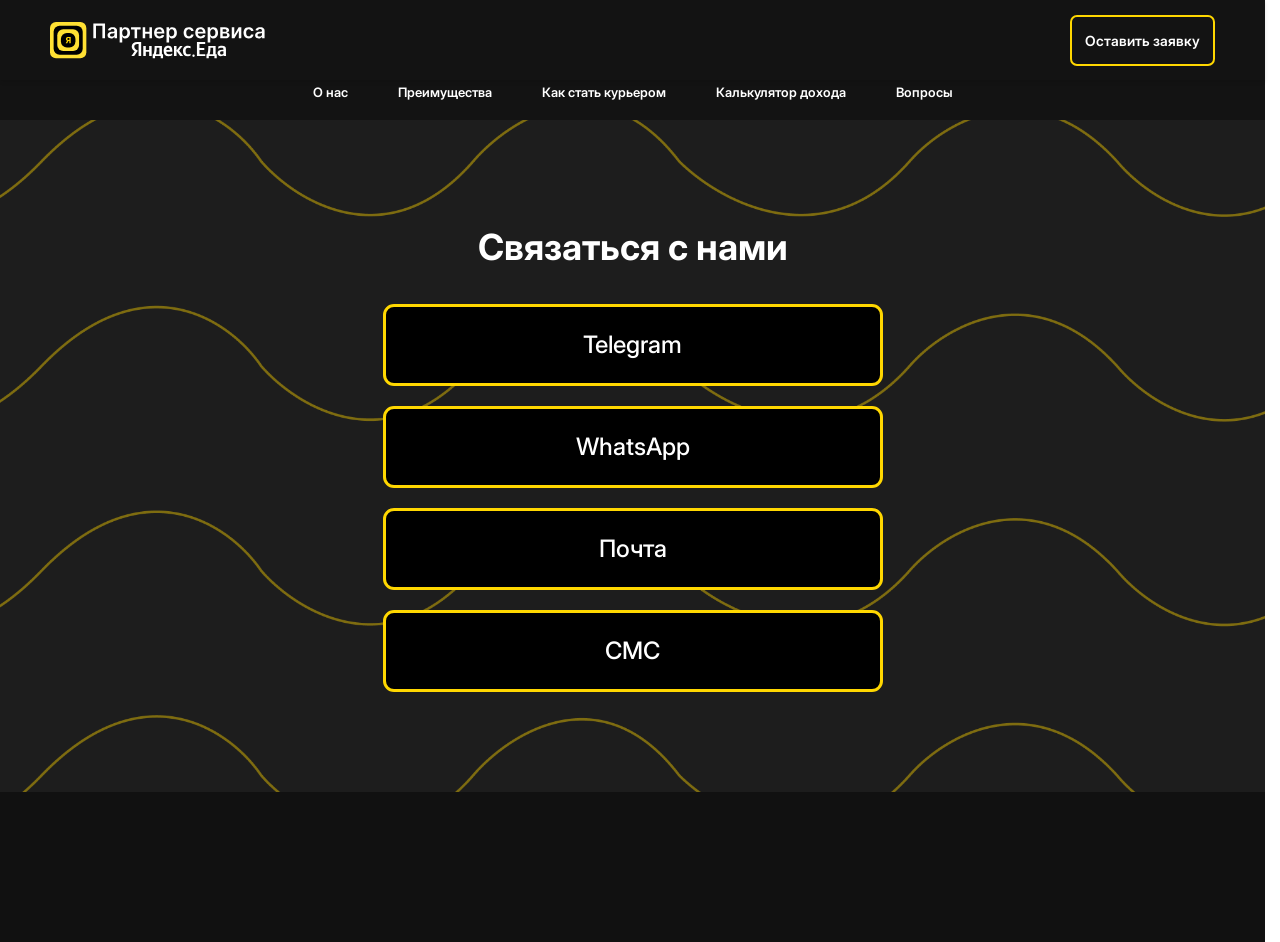
==== commit b36961a8: "124" ====
--- a/index2.html
+++ b/index2.html
@@ -106,32 +106,25 @@
       </nav>
     </div>
     <div class="contacts">
-      <div class="contacts-fixed">
+      <div class="contacts-inner">
         <h1>Связаться с нами</h1>
         <div class="contacts-card">
           <a href="https://t.me/partneryandexwork" target="_blank">
             <button class="contacts-card-item">Telegram</button>
           </a>
-          <a
-            href="https://wa.me/79226809950?text=Здравствуйте!%20Есть%20вопрос%20по%20сотрудничеству."
-            target="_blank"
-          >
+          <a href="https://wa.me/79226809950?text=Здравствуйте!%20Есть%20вопрос%20по%20сотрудничеству." target="_blank">
             <button class="contacts-card-item">WhatsApp</button>
           </a>
-          <a
-            href="mailto:lyalyadyadya@list.ru?subject=Вопрос по сотрудничеству.&body=Здравствуйте!Есть вопрос по сотрудничеству."
-          >
+          <a href="mailto:lyalyadyadya@list.ru?subject=Вопрос по сотрудничеству.&body=Здравствуйте!Есть вопрос по сотрудничеству.">
             <button class="contacts-card-item">Почта</button>
           </a>
-          <a
-            href="sms:+79226809950?body=Здравствуйте!Есть вопрос по сотрудничеству."
-            target="_blank"
-          >
-            <button class="contacts-card-item">Телефон</button>
+          <a href="sms:+79226809950?body=Здравствуйте!Есть вопрос по сотрудничеству." target="_blank">
+            <button class="contacts-card-item">СМС</button>
           </a>
         </div>
       </div>
     </div>
+    
   </body>
   <footer></footer>
 </html>
--- a/static/css/style2.css
+++ b/static/css/style2.css
@@ -218,51 +218,75 @@
 }
 
 body {
+  margin: 0;
+  padding: 0;
   width: 100%;
-  height: 1000px;
+  min-height: 100vh;
   background-image: url(../img/Background5.png);
-}
+  background-size: cover;
+  background-repeat: no-repeat;
+  background-position: center;
+  font-family: "Inter", sans-serif;
+  overflow-x: hidden; /* Убирает прокрутку по X */
+}
+
 .contacts {
   display: flex;
   justify-content: center;
-  margin-top: 100px;
-}
-.contacts-fixed {
-  position: fixed;
-}
+  padding: 100px 20px;
+}
+
+.contacts-inner {
+  max-width: 500px;
+  width: 100%;
+  text-align: center;
+}
+
 .contacts h1 {
   color: #fff;
-  text-align: center;
   font-size: 36px;
-  font-family: "InterBold";
-  margin-bottom: 20px;
-}
+  font-family: "InterBold", sans-serif;
+  margin-bottom: 30px;
+}
+
 .contacts-card {
   display: flex;
   flex-direction: column;
   gap: 20px;
 }
+
 .contacts-card a {
   text-decoration: none;
 }
-button:hover {
+
+.contacts-card-item {
+  width: 100%;
+  padding: 20px;
+  background-color: black;
+  border: 3px solid #ffd700;
+  border-radius: 11px;
+  color: #fff;
+  font-size: 24px;
+  font-family: "InterMedium", sans-serif;
+  cursor: pointer;
+  transition: 0.3s ease;
+  box-sizing: border-box; /* Добавлено */
+}
+
+.contacts-card-item:hover {
   background-color: #ffd700;
   color: #000;
-  transition: 0.3s ease;
-}
-.contacts-card-item {
-  width: 300px;
-  padding-inline: 20%;
-  background-color: black;
-  border: 3px #ffd700 solid;
-  border-radius: 11px;
-  display: flex;
-  justify-content: center;
-  padding-block: 30px;
-}
-.contacts-card-item {
-  color: #fff;
-  font-size: 30px;
-  font-family: "InterMedium";
-  margin-inline: 30px;
-}
+}
+
+/* Адаптивность для мобильных */
+@media (max-width: 480px) {
+  .contacts h1 {
+    font-size: 28px;
+  }
+
+  .contacts-card-item {
+    font-size: 20px;
+    padding: 15px;
+  }
+}
+
